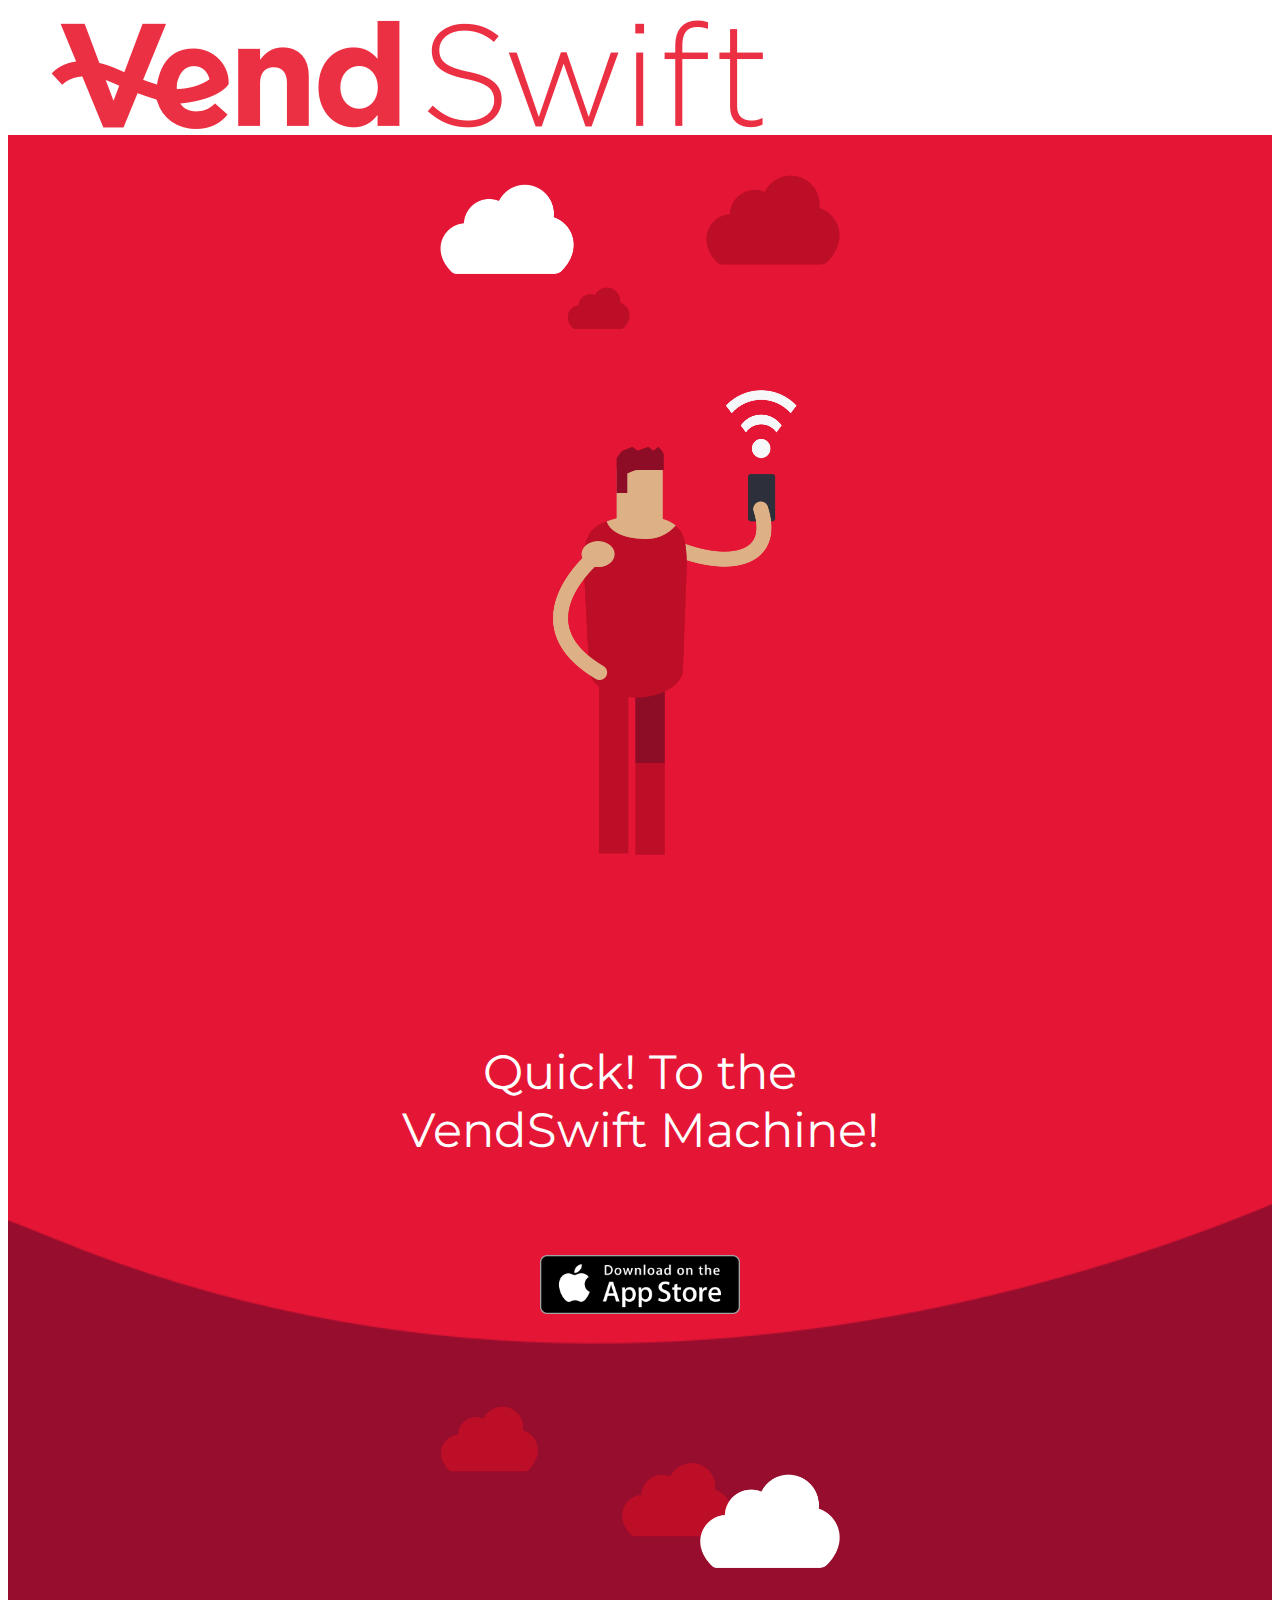
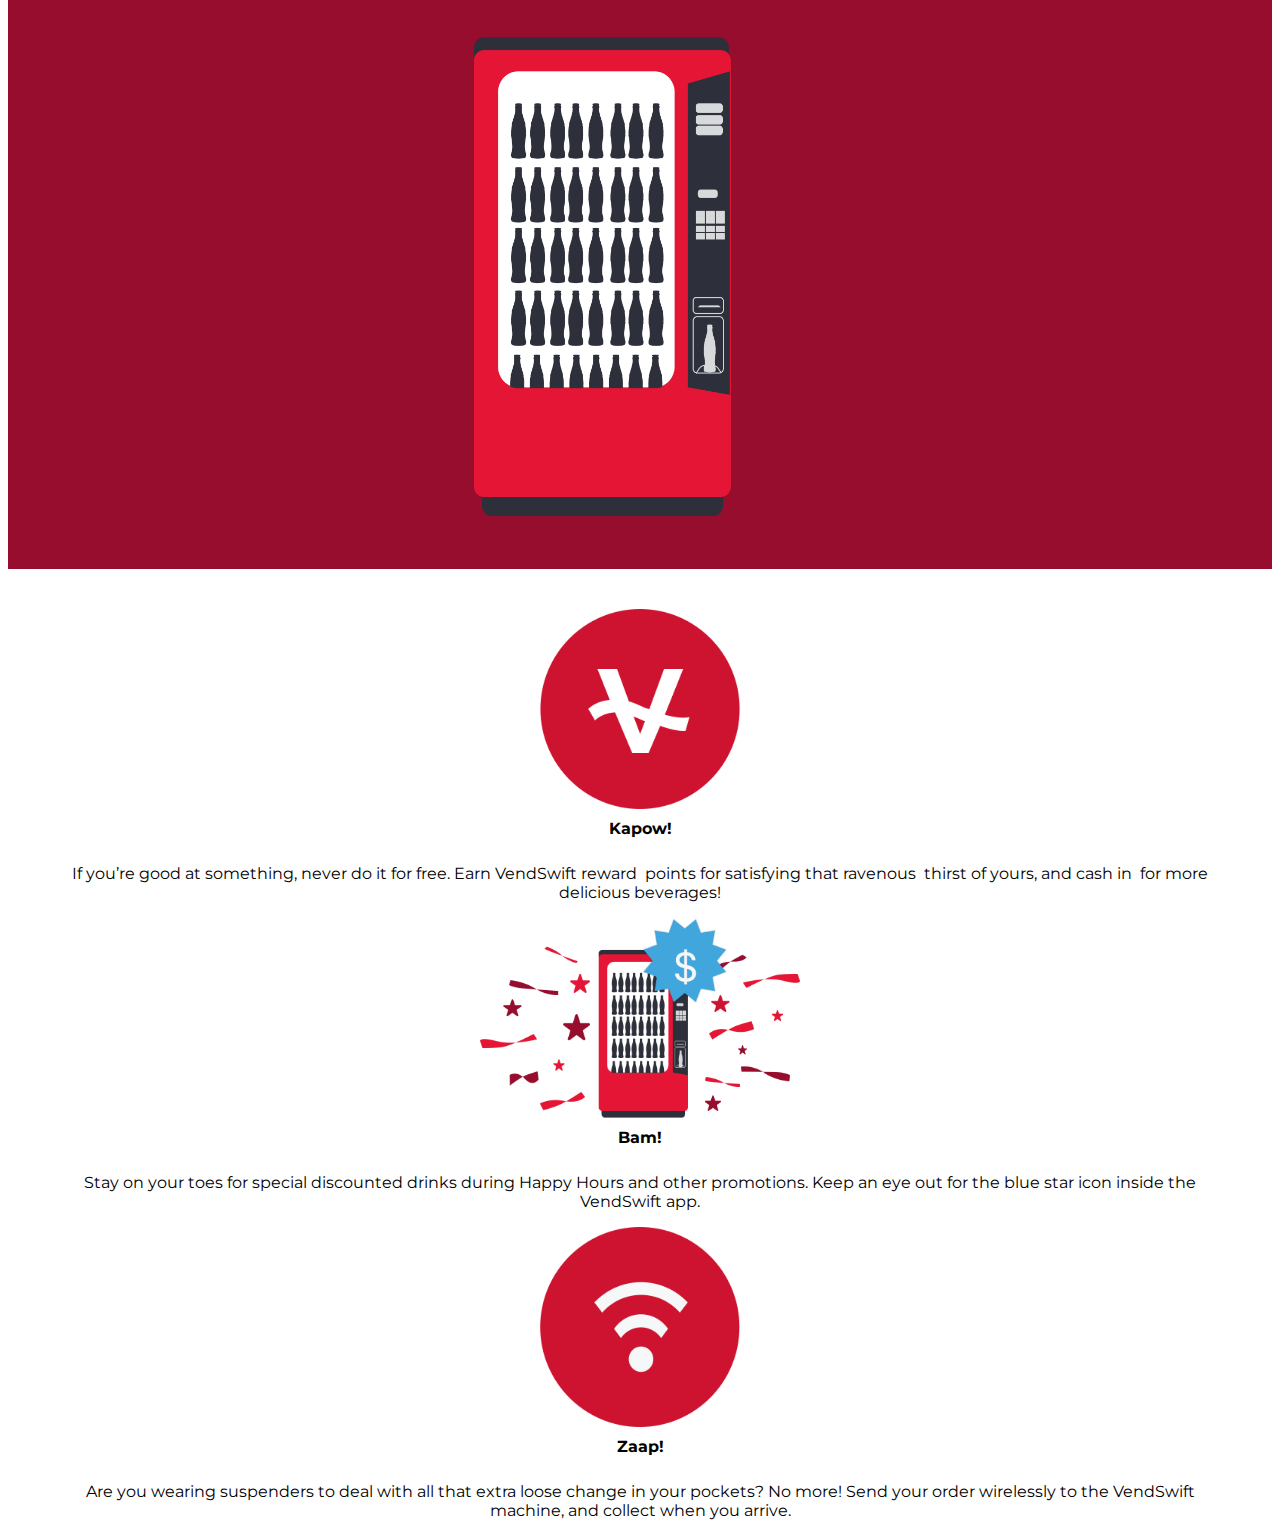
==== index.html @ f56d6e69 "init" ====
<!DOCTYPE html>
<html lang="en">
  <head>
    <meta charset="utf-8">
    <meta http-equiv="X-UA-Compatible" content="IE=edge">
    <meta name="viewport" content="width=device-width, initial-scale=1">

    <meta name="description" content="Quick! To the VendSwift Machine!">

    <title>VendSwift</title>

    <!-- Backup Font -->
    <link href='https://fonts.googleapis.com/css?family=Montserrat:400,700' rel='stylesheet' type='text/css'>

    <!-- Bootstrap core CSS -->
    <link rel="stylesheet" href="https://maxcdn.bootstrapcdn.com/bootstrap/3.3.5/css/bootstrap.min.css" integrity="sha512-dTfge/zgoMYpP7QbHy4gWMEGsbsdZeCXz7irItjcC3sPUFtf0kuFbDz/ixG7ArTxmDjLXDmezHubeNikyKGVyQ==" crossorigin="anonymous">

    <!-- Custom styles for VendSwift -->
    <link href="assets/style.css" rel="stylesheet">

    <!-- Iconography -->
    <link rel="apple-touch-icon" sizes="57x57" href="apple-touch-icon-57x57.png">
    <link rel="apple-touch-icon" sizes="60x60" href="apple-touch-icon-60x60.png">
    <link rel="apple-touch-icon" sizes="72x72" href="apple-touch-icon-72x72.png">
    <link rel="apple-touch-icon" sizes="76x76" href="apple-touch-icon-76x76.png">
    <link rel="apple-touch-icon" sizes="114x114" href="apple-touch-icon-114x114.png">
    <link rel="apple-touch-icon" sizes="120x120" href="apple-touch-icon-120x120.png">
    <link rel="icon" type="image/png" href="favicon-32x32.png" sizes="32x32">
    <link rel="icon" type="image/png" href="favicon-96x96.png" sizes="96x96">
    <link rel="icon" type="image/png" href="favicon-16x16.png" sizes="16x16">
    <link rel="manifest" href="manifest.json">
    <link rel="mask-icon" href="safari-pinned-tab.svg" color="#5bbad5">
    <meta name="msapplication-TileColor" content="#da532c">
    <meta name="theme-color" content="#ffffff">

  </head>

  <body>

    <nav class="navbar">
      <div class="container-fluid">
        <div class="row">
          <div class="constrain-width">
            <div class="navbar-header">
              <a class="navbar-brand" href="#">
                <img src="images/vendswift.png" alt="VendSwift" />
              </a>
            </div>
          </div>
        </div>
      </div>
    </nav>

    <div class="container-fluid">


      <!-- Hero -->
      <div class="hero row">
        <div class="constrain-width">
          <div class="col col-sm-3 hidden-xs">
            <img src="images/hero_left.png" />
          </div>
          <div class="col col-sm-6 col-xs-12">
            <p>Quick! To the <br /> VendSwift Machine!</p>
            <a href="#">
              <img src="images/download_app_store.png" class="download-app-store" alt="Download on the App Store" />
            </a>
          </div>
          <div class="col col-sm-3 col-xs-12">
            <img src="images/hero_right.png" />
          </div>
        </div>
      </div>



      <!-- Widgets: Kapow! Bam! Zaap! -->
      <div class="constrain-width">
        <div class="widgets row">
          <div class="col-xs-12 col-sm-4">
            <div class="img-wrap">
              <img src="images/column_1.png" />
            </div>
            <div>
              <strong>Kapow!</strong>
              <p>
                If you’re good at something, never do it for free. Earn VendSwift reward  points for satisfying that ravenous  thirst of yours, and cash in  for more delicious beverages!
              </p>
            </div>
          </div>
          <div class="col-xs-12 col-sm-4">
            <div class="img-wrap">
              <img src="images/column_2.png" />
            </div>
            <div>
              <strong>Bam!</strong>
              <p>
                Stay on your toes for special discounted drinks during Happy Hours and other promotions. Keep an eye out for the blue star icon inside the VendSwift app.
              </p>
            </div>
          </div>
          <div class="col-xs-12 col-sm-4">
            <div class="img-wrap">
              <img src="images/column_3.png" />
            </div>
            <div>
              <strong>Zaap!</strong>
              <p>
                Are you wearing suspenders to deal with all that extra loose change in your pockets? No more! Send your order wirelessly to the VendSwift machine, and collect when you arrive.
              </p>
            </div>
          </div>
        </div>
      </div>

    </div><!-- /.container -->
    
    <!-- jQuery -->
    <script src="https://ajax.googleapis.com/ajax/libs/jquery/1.11.3/jquery.min.js"></script>

    <!-- Bootstrap core JS -->
    <script src="https://maxcdn.bootstrapcdn.com/bootstrap/3.3.5/js/bootstrap.min.js" integrity="sha512-K1qjQ+NcF2TYO/eI3M6v8EiNYZfA95pQumfvcVrTHtwQVDG+aHRqLi/ETn2uB+1JqwYqVG3LIvdm9lj6imS/pQ==" crossorigin="anonymous"></script>

  </body>
</html>
---- assets/style.css ----
/* ----- Global ----- */

* {
  font-family: 'Gotham', 'Montserrat', sans-serif;
}

img {
  max-width: 100%;
}

.constrain-width {
  max-width: 1200px;
  margin: 0 auto;
}

.clear {
  clear: both;
}

/* ----- Nav ----- */

.navbar {
  margin-top: 20px;
  margin-bottom: 0px;
}

.navbar-brand { height: 55px;  margin: 5px 10px !important;  }
.navbar-brand img { height: 100%;}


/* ----- Hero ----- */

.hero {
  text-align: center;
  background-image: url('../images/hero_bg.png');
  background-position: center center;
  background-size: cover;
  background-repeat: no-repeat;
  min-height: 400px;
  color: #fff;
  font-size: 3em;
  margin-bottom: 40px;
}

@media screen and (min-width: 768px){
  .hero .col {
    padding-top: 40px;
    padding-bottom: 40px;
  }
}

@media screen and (max-width: 768px){
  .hero .col {
    padding-bottom: 20px;
  }
}

.hero .col-sm-3 img {
  width: 100%;
  max-width: 400px;
  margin: 0 auto;
}

.hero p {
  padding: 1em;
}

.download-app-store{
  max-width: 200px;
}

/* ----- Widgets ----- */
.widgets {  text-align: center; }
.widgets .img-wrap { height: 200px; }
.widgets img { max-height: 200px; }
.widgets strong { padding: 10px; display: inline-block; }
@media screen and (min-width: 769px){
  .widgets p { padding: 0 20px; }
}
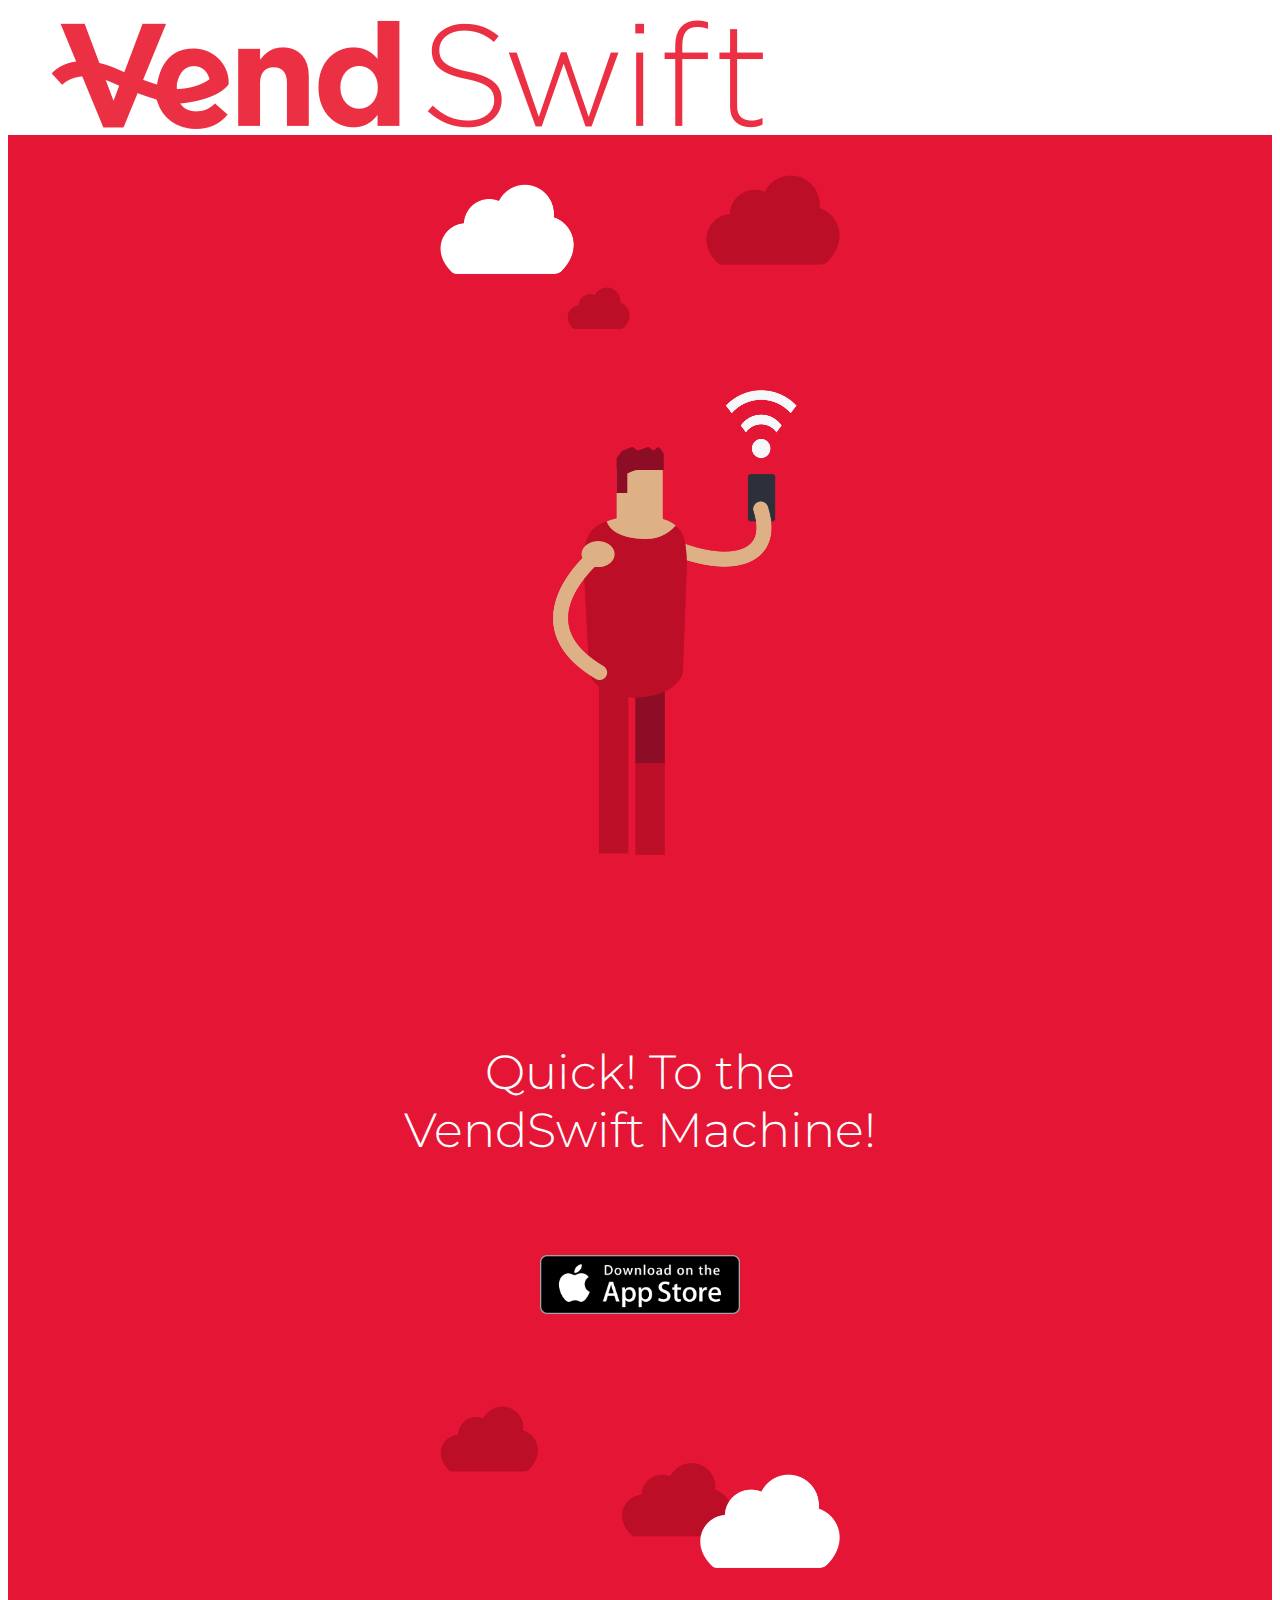
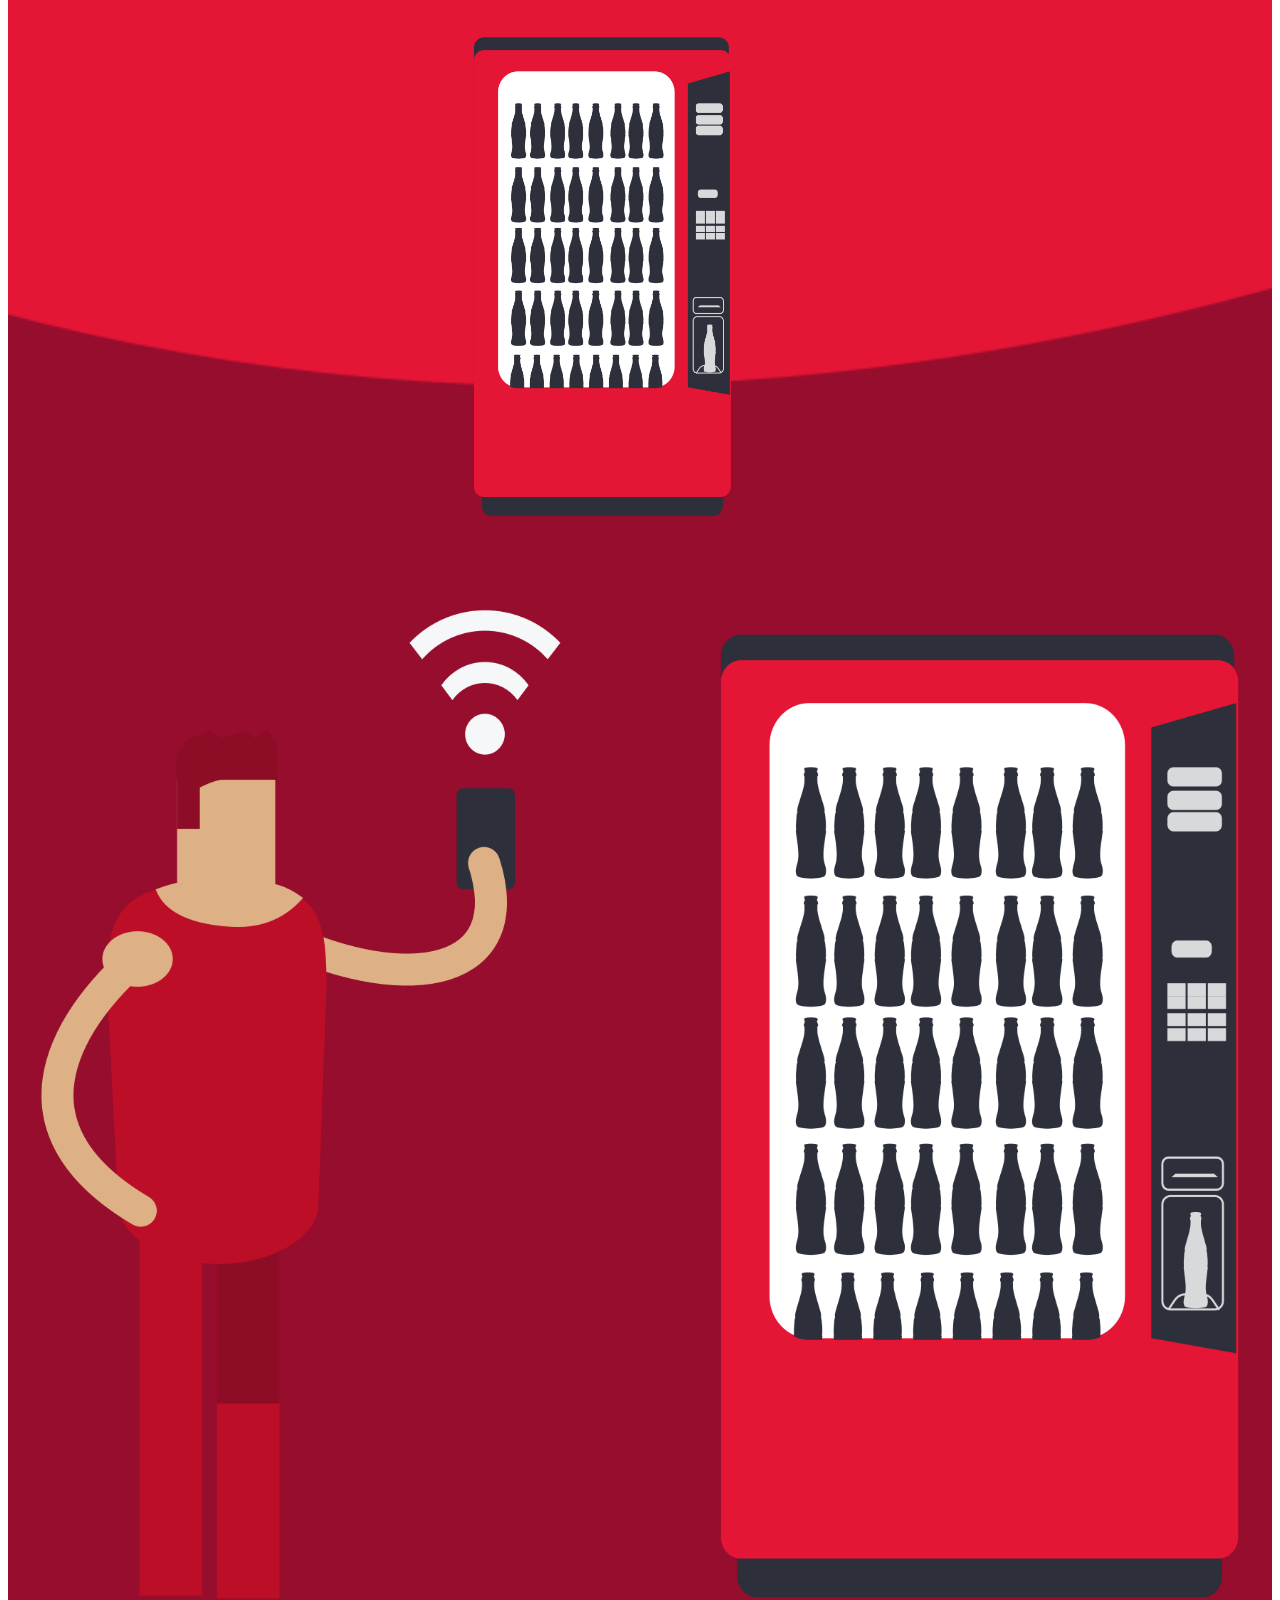
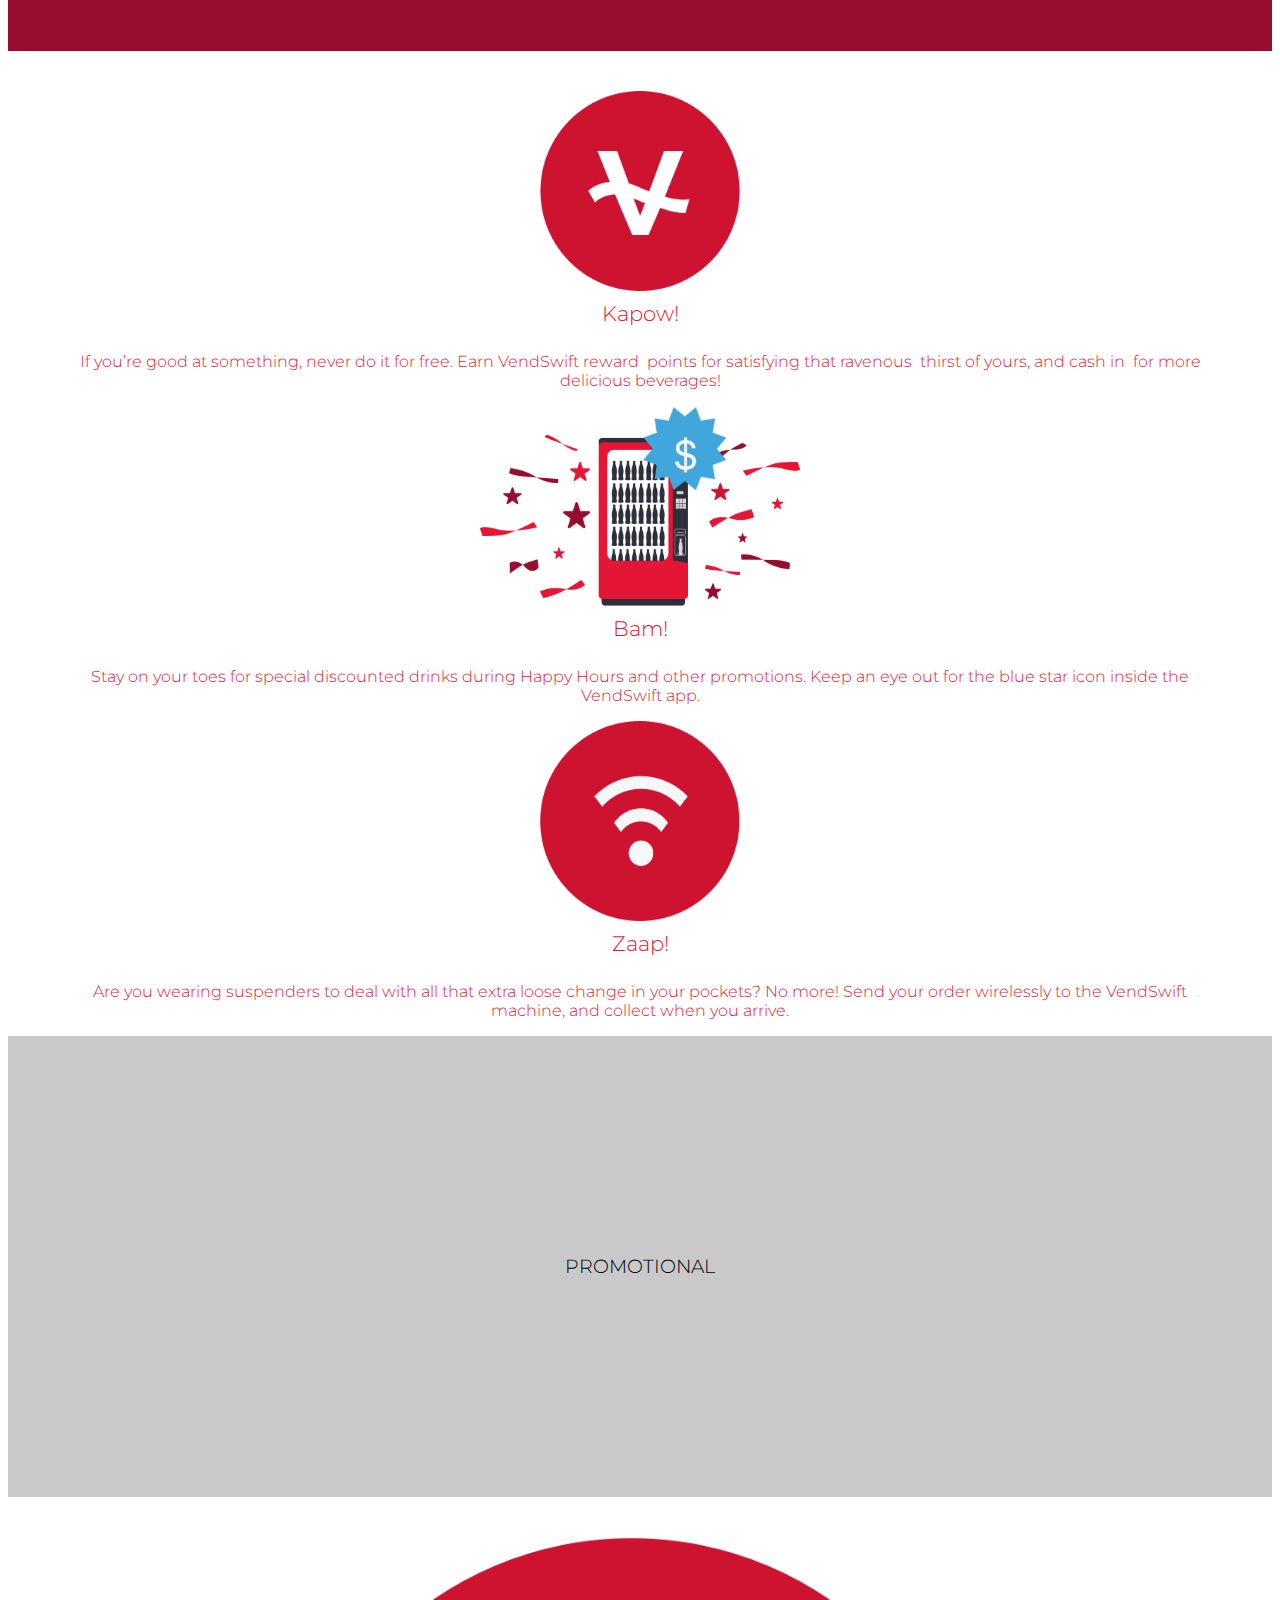
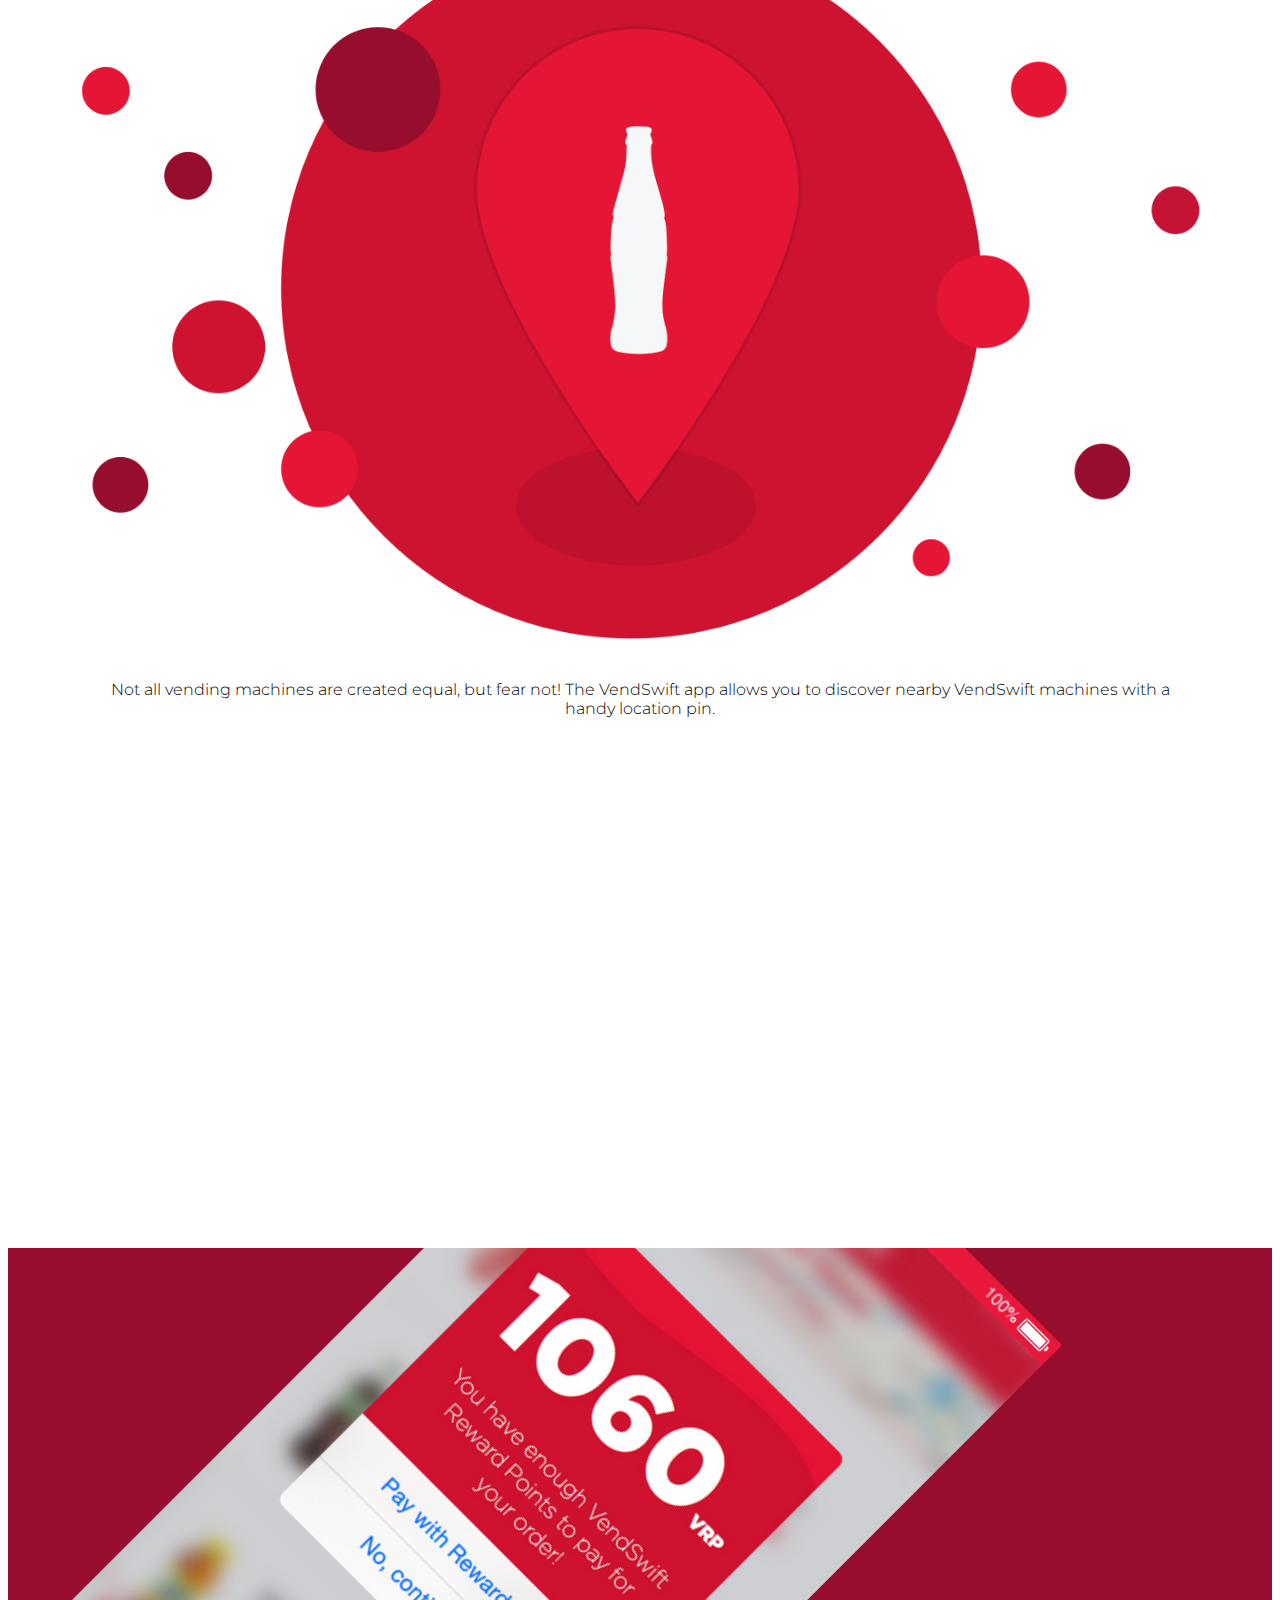
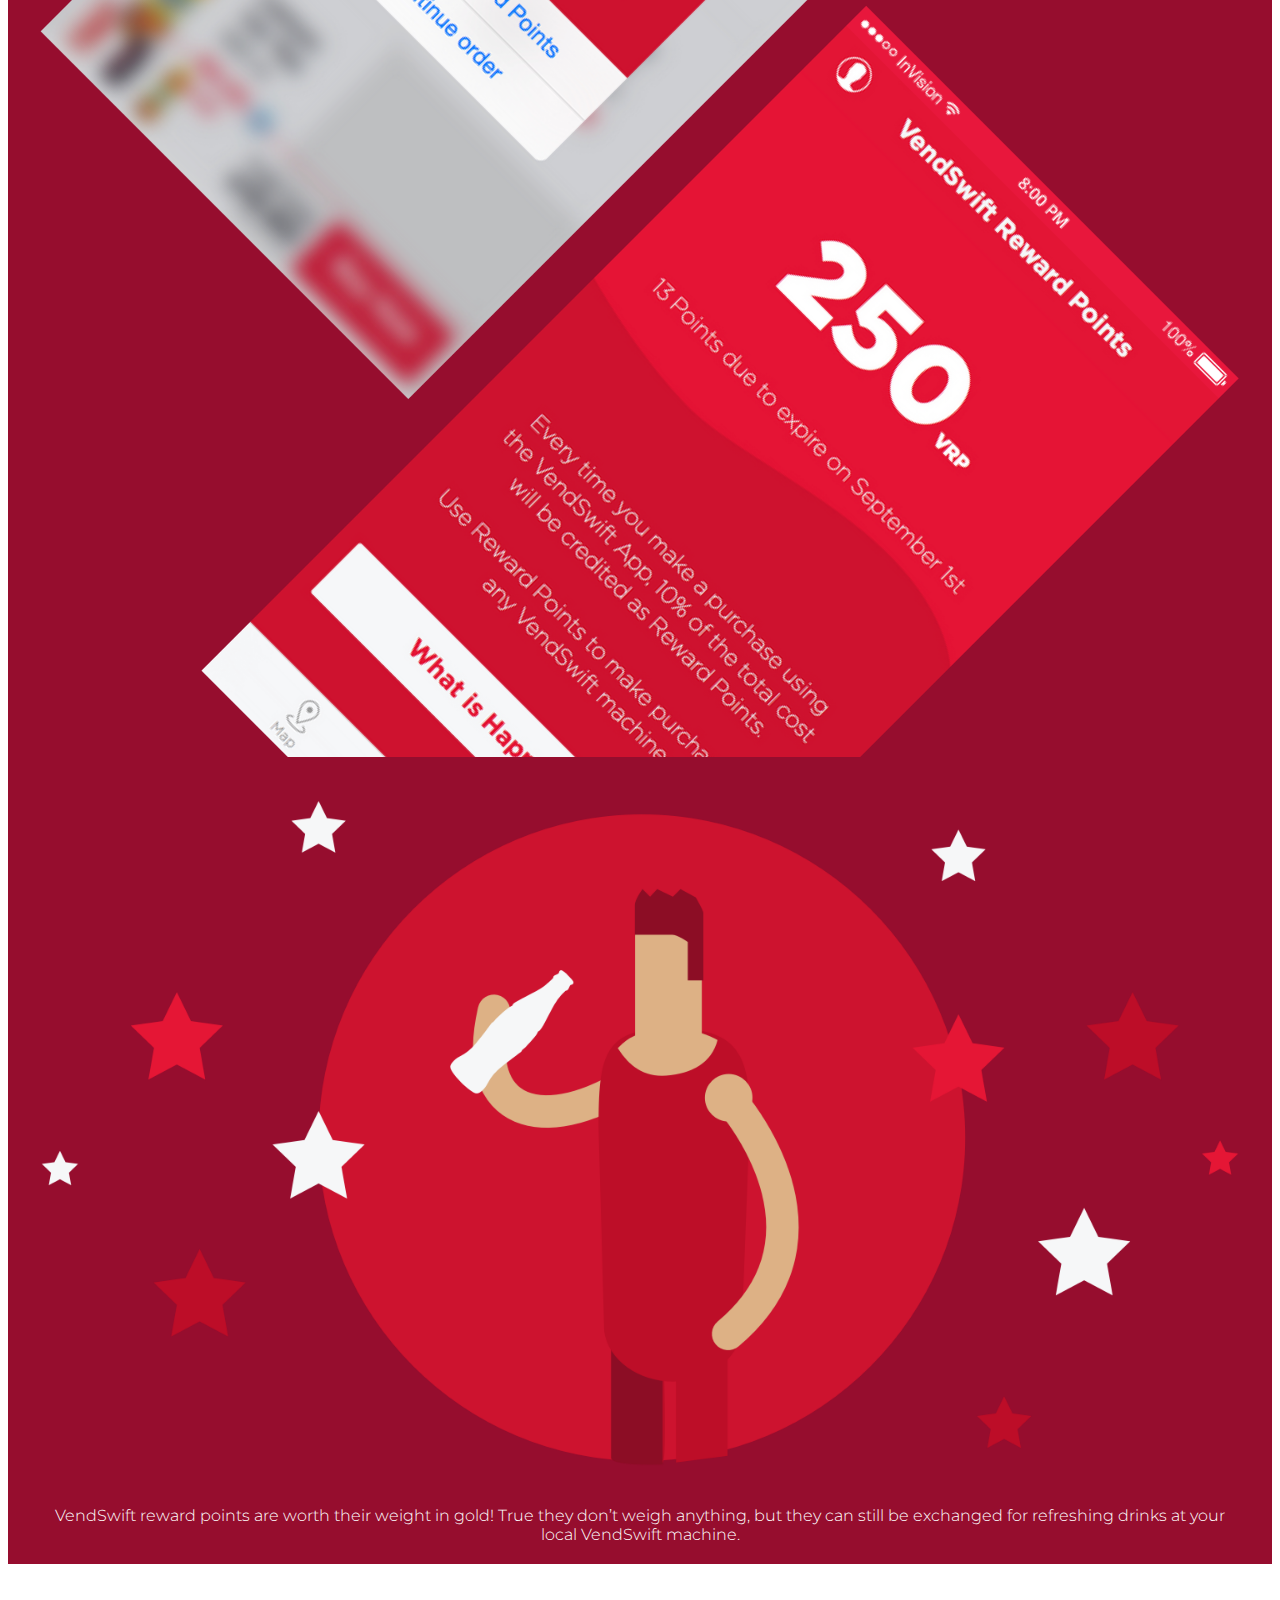
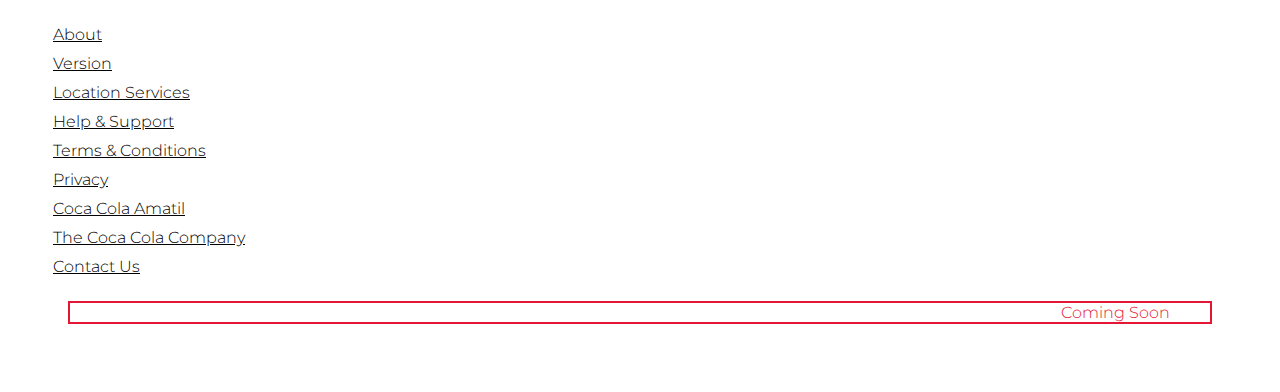
==== commit 53edecf1: "more sections added" ====
--- a/index.html
+++ b/index.html
@@ -61,28 +61,29 @@
             <img src="images/hero_left.png" />
           </div>
           <div class="col col-sm-6 col-xs-12">
-            <p>Quick! To the <br /> VendSwift Machine!</p>
+            <p class="cta">Quick! To the <br /> VendSwift Machine!</p>
             <a href="#">
               <img src="images/download_app_store.png" class="download-app-store" alt="Download on the App Store" />
             </a>
           </div>
-          <div class="col col-sm-3 col-xs-12">
+          <div class="col col-sm-3 hidden-xs">
             <img src="images/hero_right.png" />
           </div>
-        </div>
-      </div>
-
-
+          <div class="col col-xs-12 visible-xs">
+              <img src="images/hero_mobile.png" />
+          </div>
+        </div>
+      </div>
 
       <!-- Widgets: Kapow! Bam! Zaap! -->
-      <div class="constrain-width">
-        <div class="widgets row">
+      <div class="widgets row">
+        <div class="constrain-width">
           <div class="col-xs-12 col-sm-4">
-            <div class="img-wrap">
+            <div class="img-wrap img-shrink-wrap">
               <img src="images/column_1.png" />
             </div>
-            <div>
-              <strong>Kapow!</strong>
+            <div class="col-xs-12">
+              <div class="title">Kapow!</div>
               <p>
                 If you’re good at something, never do it for free. Earn VendSwift reward   points for satisfying that ravenous  @@ -96,18 +97,18 @@
               <img src="images/column_2.png" />
             </div>
             <div>
-              <strong>Bam!</strong>
+              <div class="title">Bam!</div>
               <p>
                 Stay on your toes for special discounted drinks during Happy Hours and other promotions. Keep an eye out for the blue star icon inside the VendSwift app.
               </p>
             </div>
           </div>
           <div class="col-xs-12 col-sm-4">
-            <div class="img-wrap">
+            <div class="img-wrap img-shrink-wrap">
               <img src="images/column_3.png" />
             </div>
-            <div>
-              <strong>Zaap!</strong>
+            <div class="col-xs-12">
+              <div class="title">Zaap!</div>
               <p>
                 Are you wearing suspenders to deal with all that extra loose change in your pockets? No more! Send your order wirelessly to the VendSwift machine, and collect when you arrive.
               </p>
@@ -116,7 +117,84 @@
         </div>
       </div>
 
-    </div><!-- /.container -->
+      <!-- Promotional -->
+      <div class="row promotional text-center">
+        <h3>PROMOTIONAL</h3>
+      </div>
+    
+      <!-- Locations -->
+      <div class="locations row">
+        <div class="constrain-width">
+          
+          <div class="col-xs-12 col-sm-6 locations_left">
+            <div class="col-sm-offset-2 col-sm-8 col-xs-12">
+              <img src="images/location_left.png" />
+            </div>
+
+            <div class="col-xs-12">
+              <p class="pad">
+                Not all vending machines are created equal, but fear not! The VendSwift app allows you to discover nearby VendSwift machines with a handy location pin.
+              </p>
+            </div>
+
+          </div>
+
+          <div class="col-xs-12 col-sm-6">
+            <iframe src="https://www.google.com/maps/embed?pb=!1m18!1m12!1m3!1d5995.800454895116!2d174.7761586245192!3d-41.28927585309154!2m3!1f0!2f0!3f0!3m2!1i1024!2i768!4f13.1!3m3!1m2!1s0x6d38afd9ea0b7c6d%3A0x0500ef6143a330a0!2sTe+Aro%2C+Wellington!5e0!3m2!1sen!2snz!4v1446358764103" width="600" height="450" frameborder="0" style="border:0" allowfullscreen></iframe>
+          </div>
+        </div>
+      </div>
+
+      <!-- Rewards -->
+      <div class="rewards row">
+        <div class="constrain-width">
+          <div class="col-xs-12 col-sm-6 rewards_left">
+            <img src="images/rewards_left.png" />
+          </div>
+
+          <div class="col-xs-12 col-sm-6 rewards_right">
+            <div class="col-xs-offset-2 col-xs-8">
+              <img src="images/rewards_right.png" />
+            </div>
+
+            <div class="col-xs-12">
+              <p class="pad">
+                VendSwift reward points are worth their weight in gold! True they don’t weigh anything, but they can still be exchanged for refreshing drinks at your local VendSwift machine.
+              </p>
+            </div>
+          </div>
+        </div>
+      </div>
+
+    </div>
+
+    <div class="footer">
+      <footer class="contrain-width">
+        <div class="row">
+          <div class="col-xs-12 col-sm-3">
+            <a href="#">About</a>
+            <a href="#">Version</a>
+            <a href="#">Location Services</a>
+          </div>
+          <div class="col-xs-12 col-sm-3">
+            <a href="#">Help & Support</a>
+            <a href="#">Terms & Conditions</a>
+            <a href="#">Privacy</a>
+          </div>
+          <div class="col-xs-12 col-sm-3">
+            <a href="#">Coca Cola Amatil</a>
+            <a href="#">The Coca Cola Company</a>
+            <a href="#">Contact Us</a>
+          </div>
+          <div class="col-xs-12 col-sm-3 footer_right">
+            <div class="btn btn-primary btn-lg">
+              Coming Soon
+            </div>
+          </div>
+        </div>
+      </footer>
+    </div>
+
     
     <!-- jQuery -->
     <script src="https://ajax.googleapis.com/ajax/libs/jquery/1.11.3/jquery.min.js"></script>
--- a/assets/style.css
+++ b/assets/style.css
@@ -2,10 +2,21 @@
 
 * {
   font-family: 'Gotham', 'Montserrat', sans-serif;
+  font-weight: 300;
 }
 
 img {
   max-width: 100%;
+}
+
+p.pad {
+  padding: 5px 10px;
+}
+
+@media screen and (min-width: 769px){
+  p.pad {
+    padding: 20px 10px;
+  }
 }
 
 .constrain-width {
@@ -17,6 +28,24 @@
   clear: both;
 }
 
+a, a:hover {
+  color: #000;
+}
+
+.btn-primary {
+  border: 2px #E51635 solid;
+  background-color: #fff;
+  color: #E51635;
+}
+
+
+.btn-primary:hover, 
+.btn-primary:focus {
+  background-color: #E51635;
+  color: #fff;
+  border-color: #E51635;
+}
+
 /* ----- Nav ----- */
 
 .navbar {
@@ -33,26 +62,14 @@
 .hero {
   text-align: center;
   background-image: url('../images/hero_bg.png');
+  background-color: #E51635;
   background-position: center center;
   background-size: cover;
   background-repeat: no-repeat;
   min-height: 400px;
   color: #fff;
-  font-size: 3em;
-  margin-bottom: 40px;
-}
-
-@media screen and (min-width: 768px){
-  .hero .col {
-    padding-top: 40px;
-    padding-bottom: 40px;
-  }
-}
-
-@media screen and (max-width: 768px){
-  .hero .col {
-    padding-bottom: 20px;
-  }
+  font-size: 2em;
+  margin-bottom: 20px;
 }
 
 .hero .col-sm-3 img {
@@ -61,19 +78,124 @@
   margin: 0 auto;
 }
 
-.hero p {
-  padding: 1em;
-}
-
-.download-app-store{
-  max-width: 200px;
-}
+.hero p {  padding: 0.5em; }
+
+.download-app-store {  max-width: 200px; padding-bottom: 1em; }
+
+@media screen and (min-width: 768px){
+  .hero {
+    font-size: 3em;
+    margin-bottom: 40px;
+  }
+
+  .hero .col {
+    padding-top: 40px;
+    padding-bottom: 40px;
+  }
+
+  .hero p {  padding: 1em; }
+  .download-app-store {  max-width: 200px; padding: 0; }
+
+}
+
+@media screen and (max-width: 768px){
+  .hero .cta {
+    padding-top: 30px;
+  }
+  .hero .col {
+    padding-bottom: 20px;
+  }
+}
+
+
 
 /* ----- Widgets ----- */
-.widgets {  text-align: center; }
-.widgets .img-wrap { height: 200px; }
+.widgets {  text-align: center; color: #E51635; }
 .widgets img { max-height: 200px; }
-.widgets strong { padding: 10px; display: inline-block; }
+.widgets .title { 
+  padding: 10px; display: inline-block; 
+  font-size: 1.3em;
+}
+@media screen and (max-width: 768px){ 
+  .widgets .img-shrink-wrap { width: 50%; margin: 0 auto;}
+}
+
+@media screen and (max-width: 996px){ 
+  .widgets .img-shrink-wrap { width: 70%; margin: 0 auto;}
+}
+
 @media screen and (min-width: 769px){
   .widgets p { padding: 0 20px; }
+  .widgets .img-wrap { height: 200px; }
+}
+
+
+/* ----- Promotional ----- */
+.promotional {
+  padding: 200px 20px;
+  background-color: #C9C9C9;
+  text-align: center;
+}
+
+
+/* ----- Locations ----- */
+.locations {
+  text-align: center; 
+}
+.locations_left {
+  padding: 40px;
+}
+
+
+/* ----- Rewards ----- */
+
+.rewards {
+  text-align: center;
+  background-color: #960D2E;
+  color: #fff;
+}
+.rewards_left {
+  background-color: #960D2E;
+}
+.rewards_right {
+  padding-top: 40px;
+}
+
+
+@media screen and (max-width: 769px){
+  .rewards {
+    background-color: #fff;
+    color: #000;
+  }
+}
+
+
+/* ---- Footer ---- */
+.footer {
+  padding: 40px;
+}
+.footer a {
+  display: block;
+  padding: 5px;
+}
+.footer .btn-primary {
+  margin: 20px;
+  padding-left: 40px;
+  padding-right: 40px;
+}
+
+.footer_right {
+  text-align: right;
+}
+
+@media screen and (max-width: 769px){
+  
+  .footer .col-xs-12 {
+    padding: 20px;
+  }
+
+  .footer .btn-primary {
+    width: 100%;
+    margin: 0px;
+  }
 }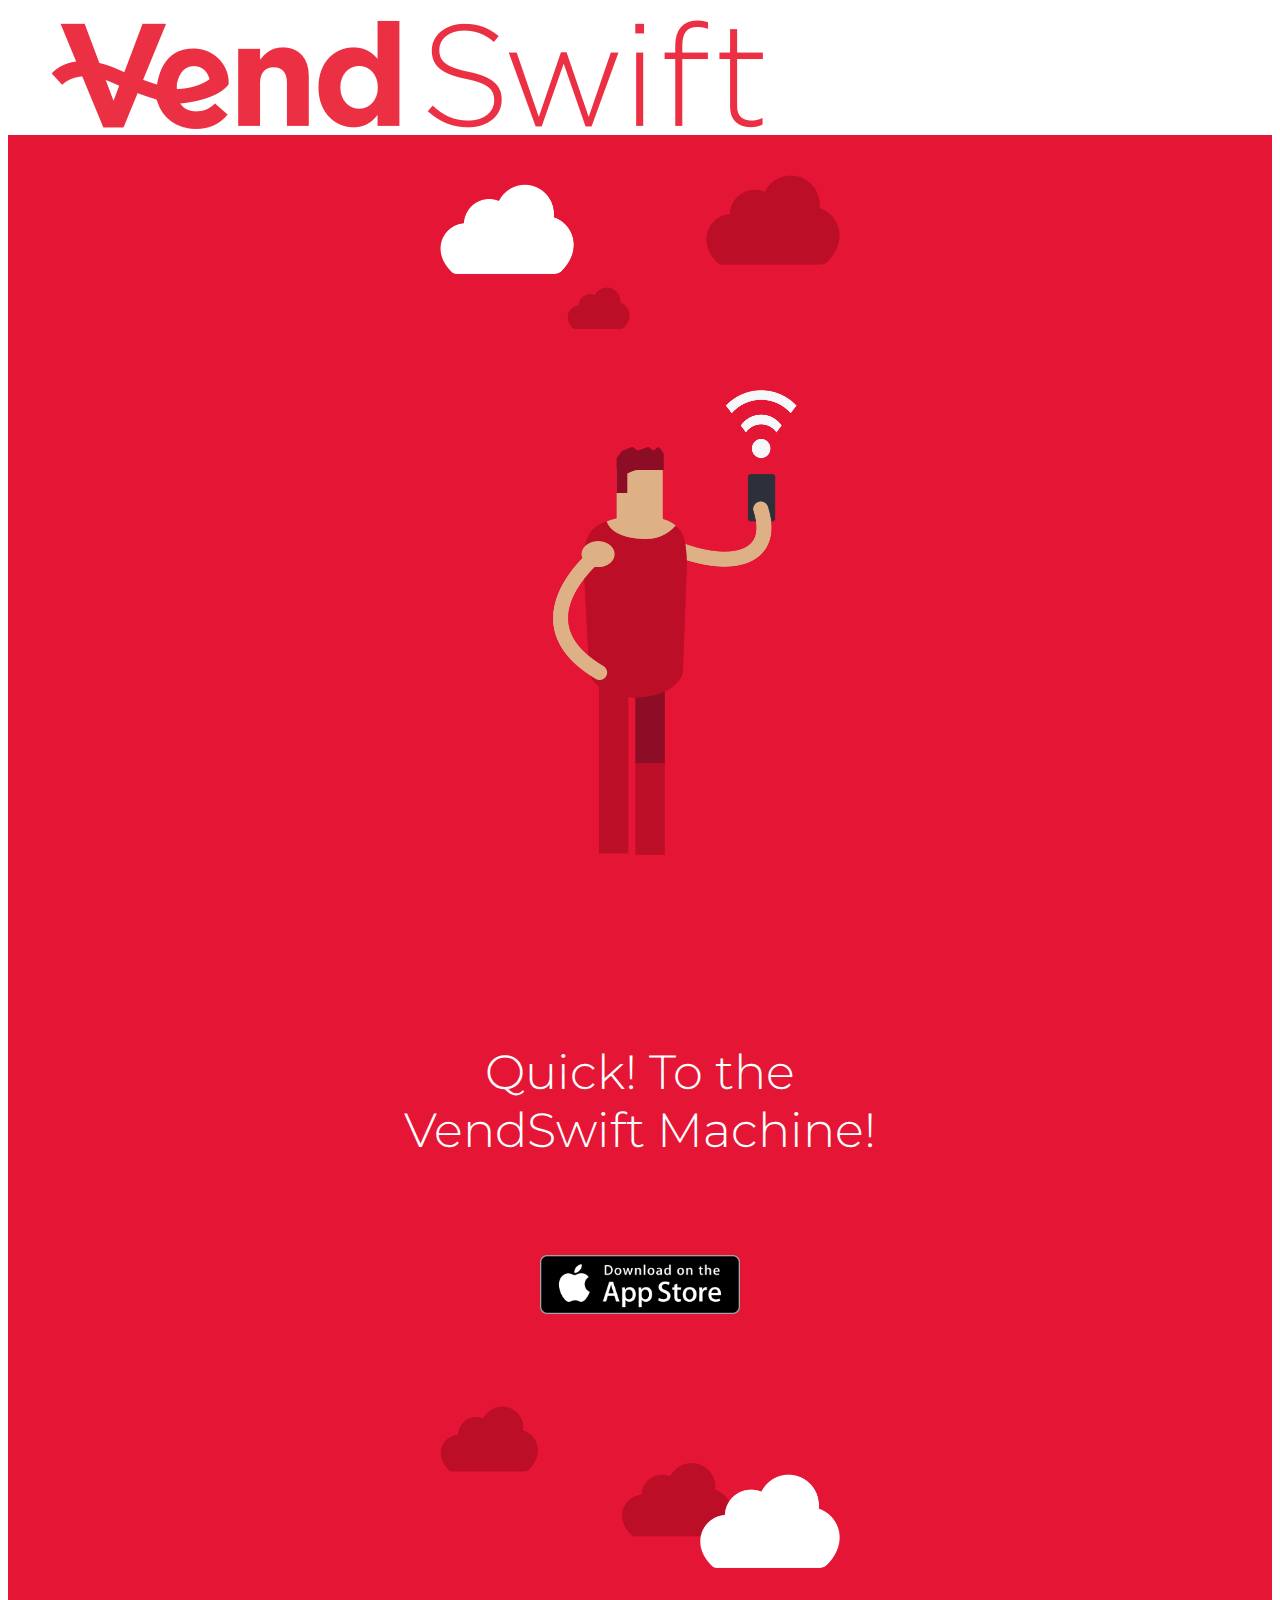
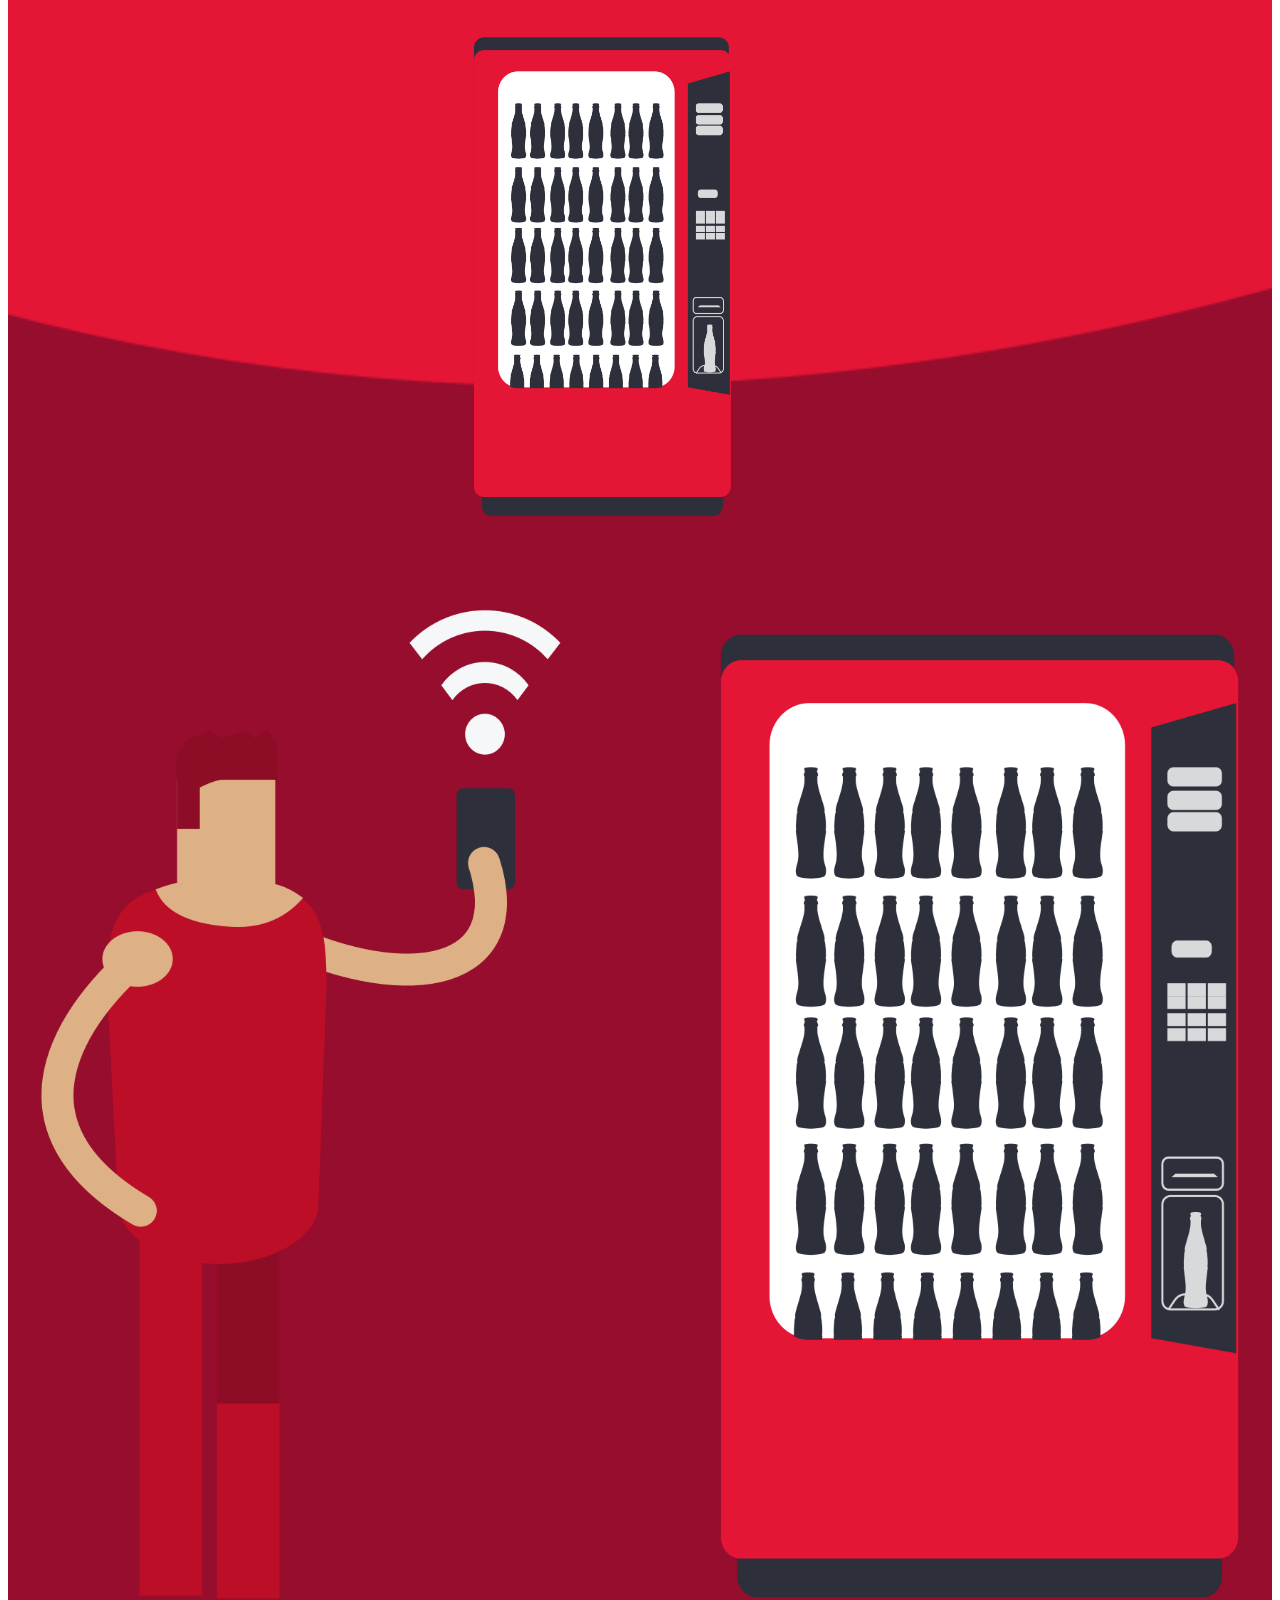
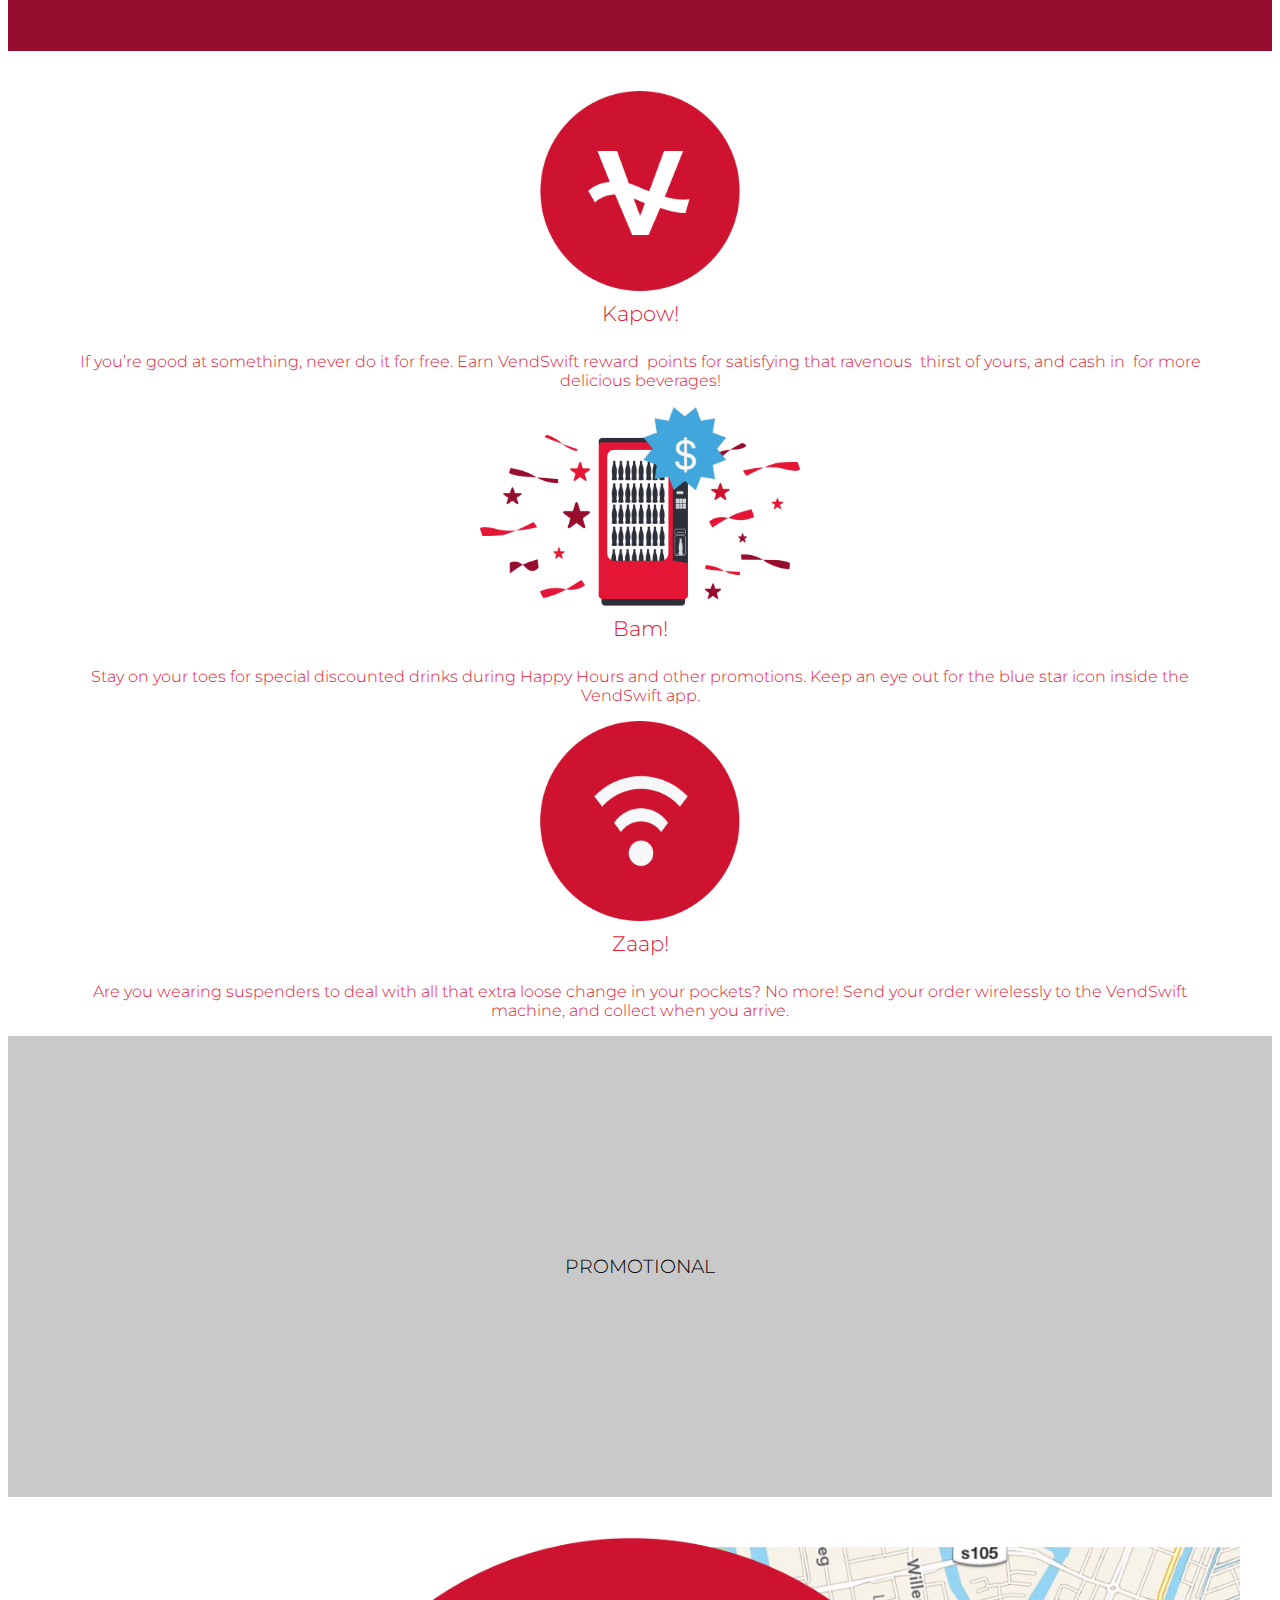
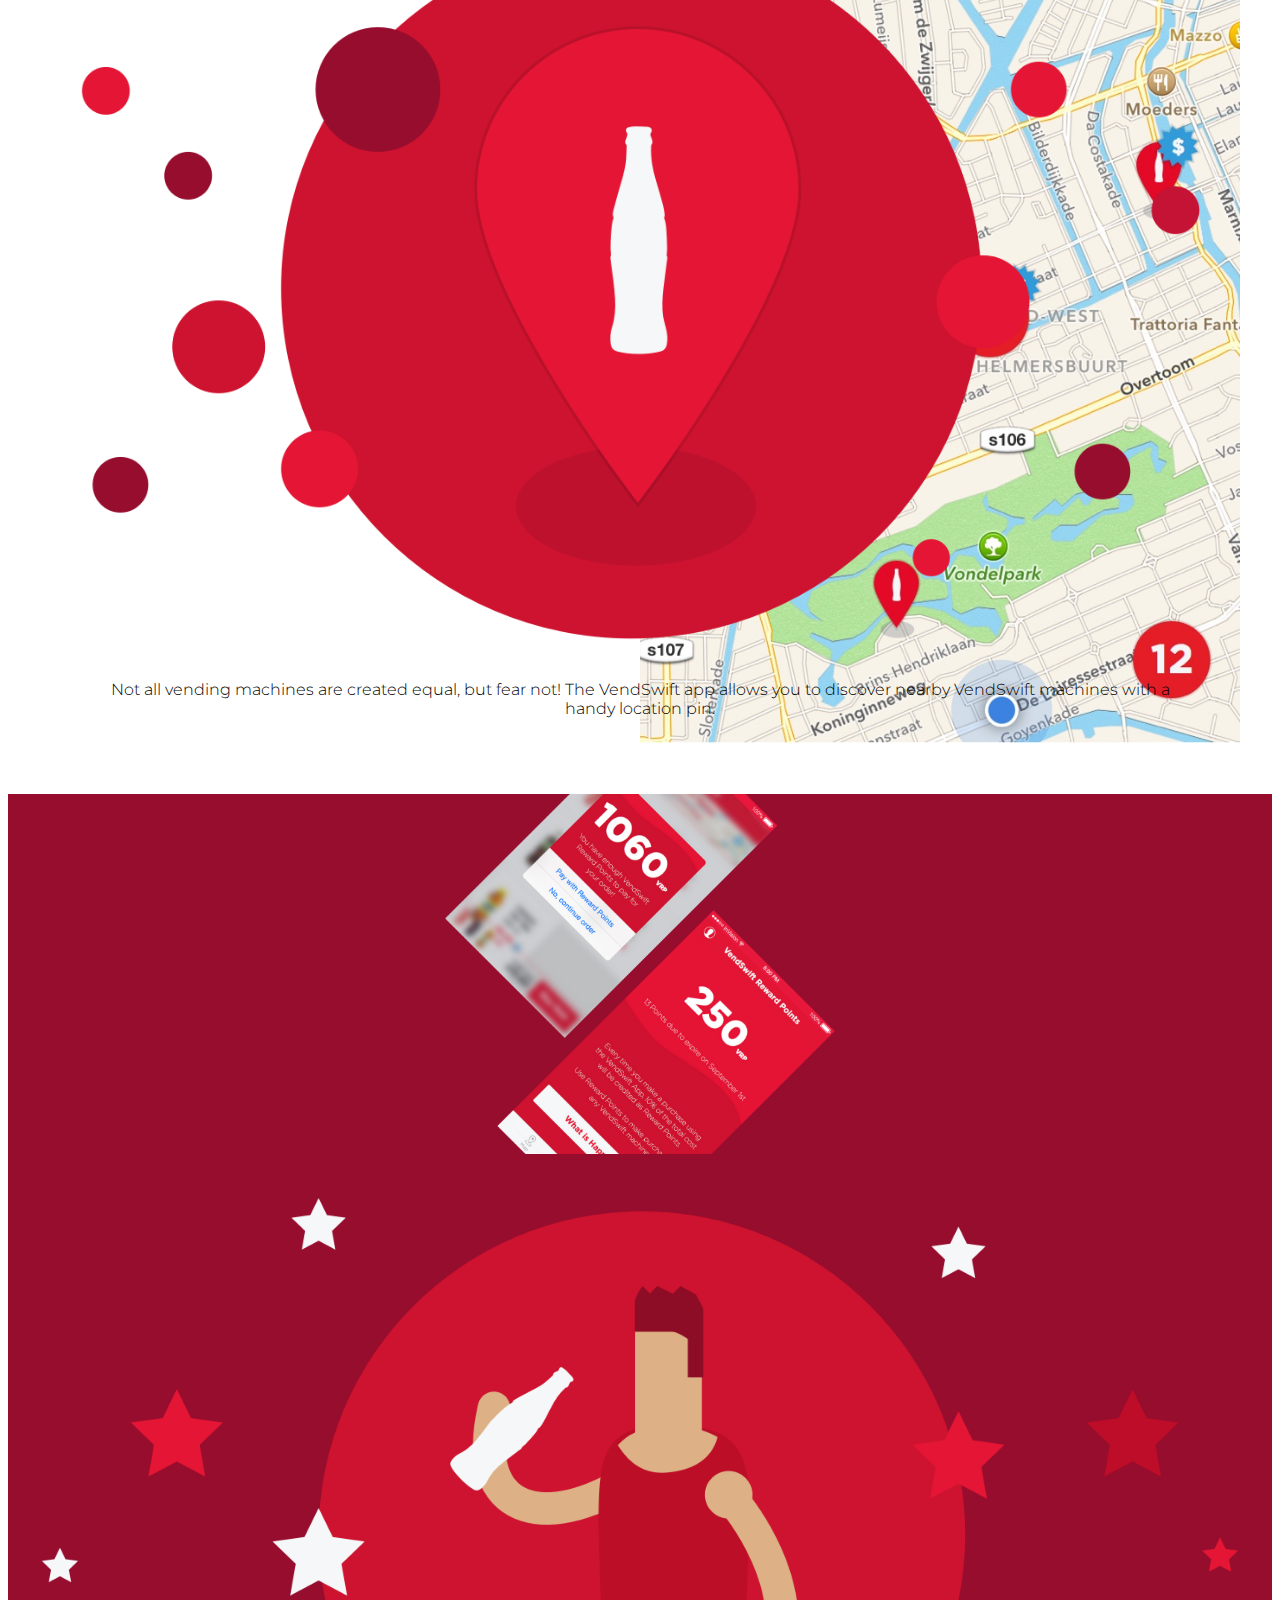
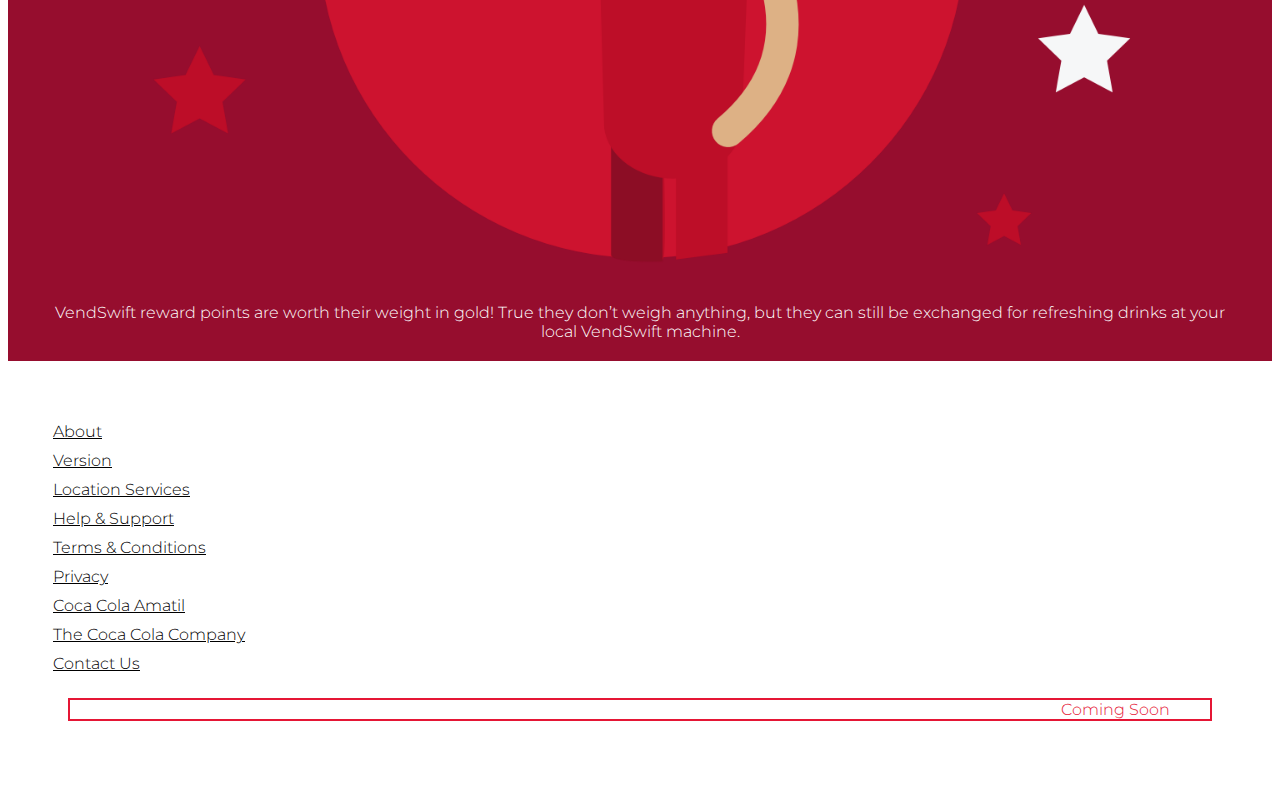
==== commit cb3f9070: "picture of a map not an actual map..." ====
--- a/index.html
+++ b/index.html
@@ -124,7 +124,7 @@
     
       <!-- Locations -->
       <div class="locations row">
-        <div class="constrain-width">
+        <div class="constrain-width map row">
           
           <div class="col-xs-12 col-sm-6 locations_left">
             <div class="col-sm-offset-2 col-sm-8 col-xs-12">
@@ -139,9 +139,6 @@
 
           </div>
 
-          <div class="col-xs-12 col-sm-6">
-            <iframe src="https://www.google.com/maps/embed?pb=!1m18!1m12!1m3!1d5995.800454895116!2d174.7761586245192!3d-41.28927585309154!2m3!1f0!2f0!3f0!3m2!1i1024!2i768!4f13.1!3m3!1m2!1s0x6d38afd9ea0b7c6d%3A0x0500ef6143a330a0!2sTe+Aro%2C+Wellington!5e0!3m2!1sen!2snz!4v1446358764103" width="600" height="450" frameborder="0" style="border:0" allowfullscreen></iframe>
-          </div>
         </div>
       </div>
 
@@ -195,13 +192,6 @@
       </footer>
     </div>
 
-    
-    <!-- jQuery -->
-    <script src="https://ajax.googleapis.com/ajax/libs/jquery/1.11.3/jquery.min.js"></script>
-
-    <!-- Bootstrap core JS -->
-    <script src="https://maxcdn.bootstrapcdn.com/bootstrap/3.3.5/js/bootstrap.min.js" integrity="sha512-K1qjQ+NcF2TYO/eI3M6v8EiNYZfA95pQumfvcVrTHtwQVDG+aHRqLi/ETn2uB+1JqwYqVG3LIvdm9lj6imS/pQ==" crossorigin="anonymous"></script>
-
   </body>
 </html>
 
--- a/assets/style.css
+++ b/assets/style.css
@@ -13,9 +13,18 @@
   padding: 5px 10px;
 }
 
+
 @media screen and (min-width: 769px){
   p.pad {
     padding: 20px 10px;
+  }
+
+  .map {
+    background-image: url('../images/map.jpg');
+    background-position: center right;
+    background-size: 50% auto;
+    background-repeat: no-repeat;
+    height: 100%;
   }
 }
 
@@ -161,6 +170,10 @@
   padding-top: 40px;
 }
 
+.rewards_left img {
+  max-height: 360px;
+}
+
 
 @media screen and (max-width: 769px){
   .rewards {
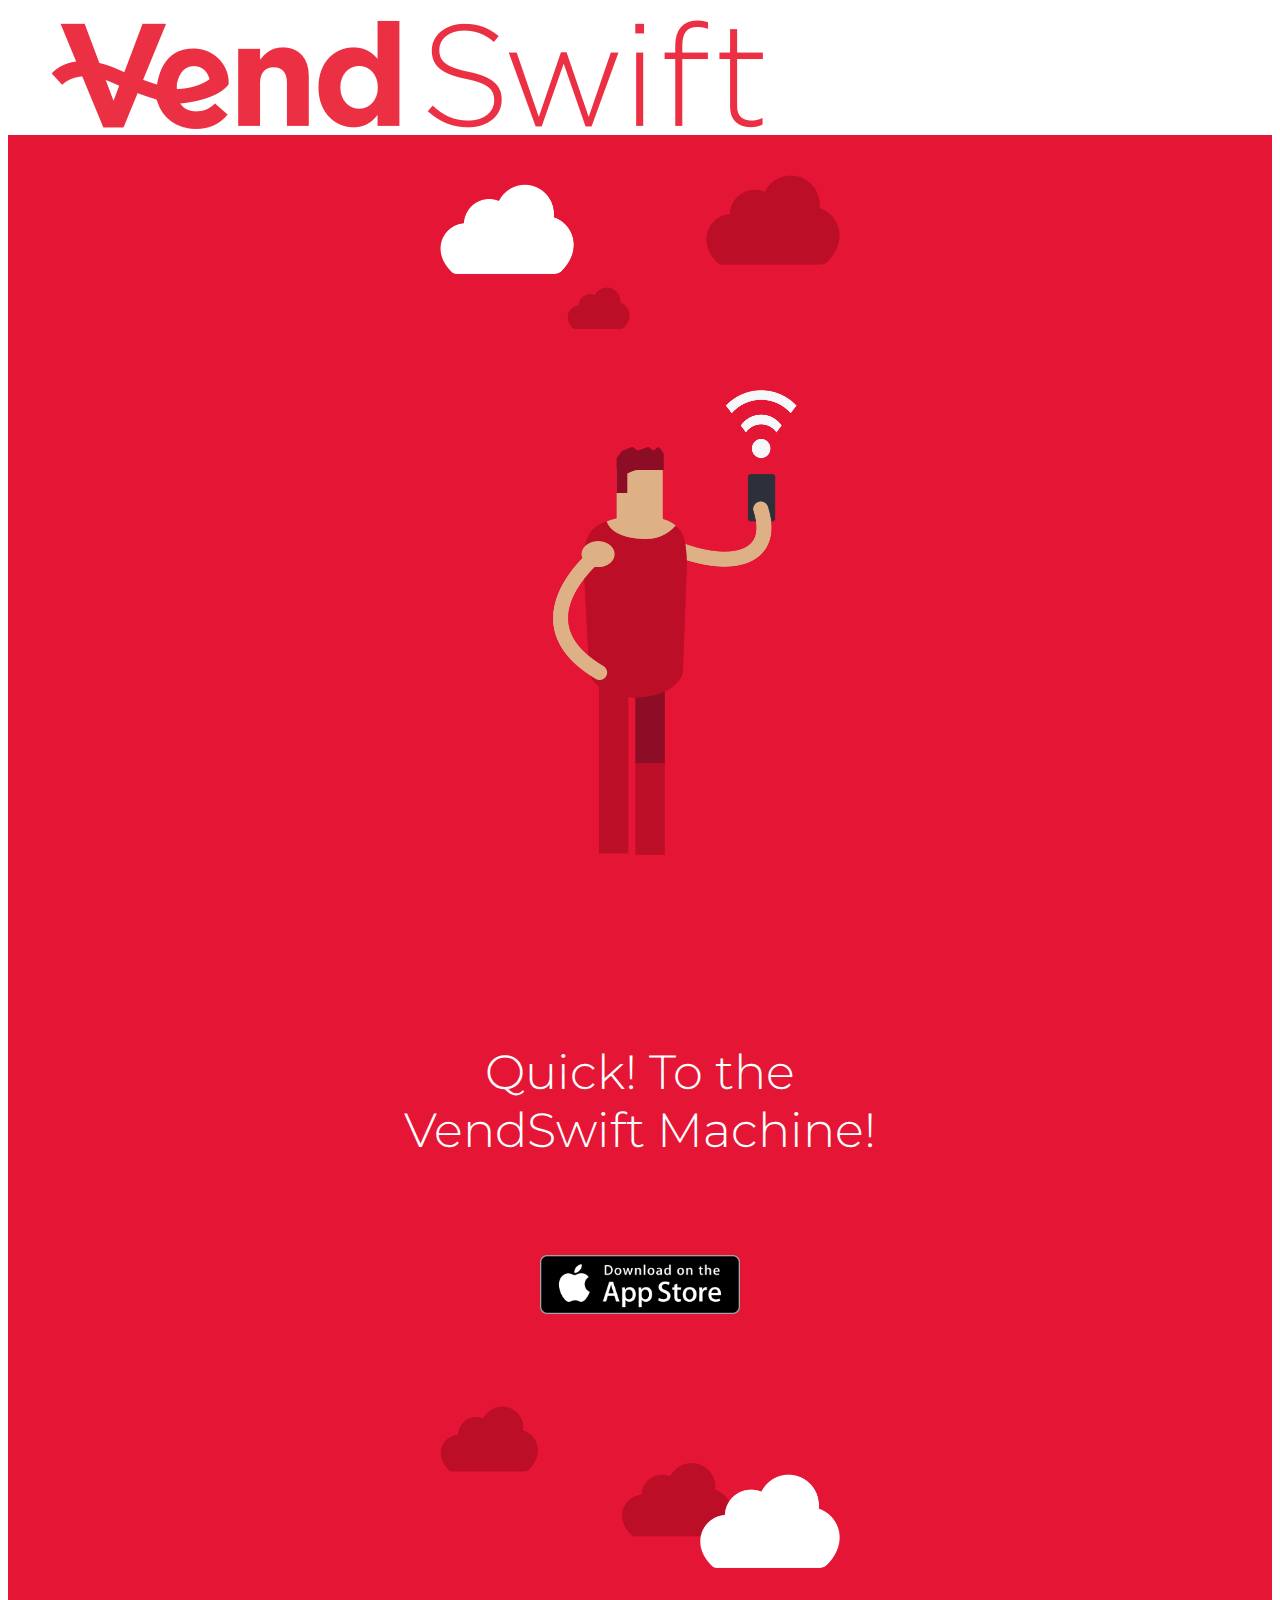
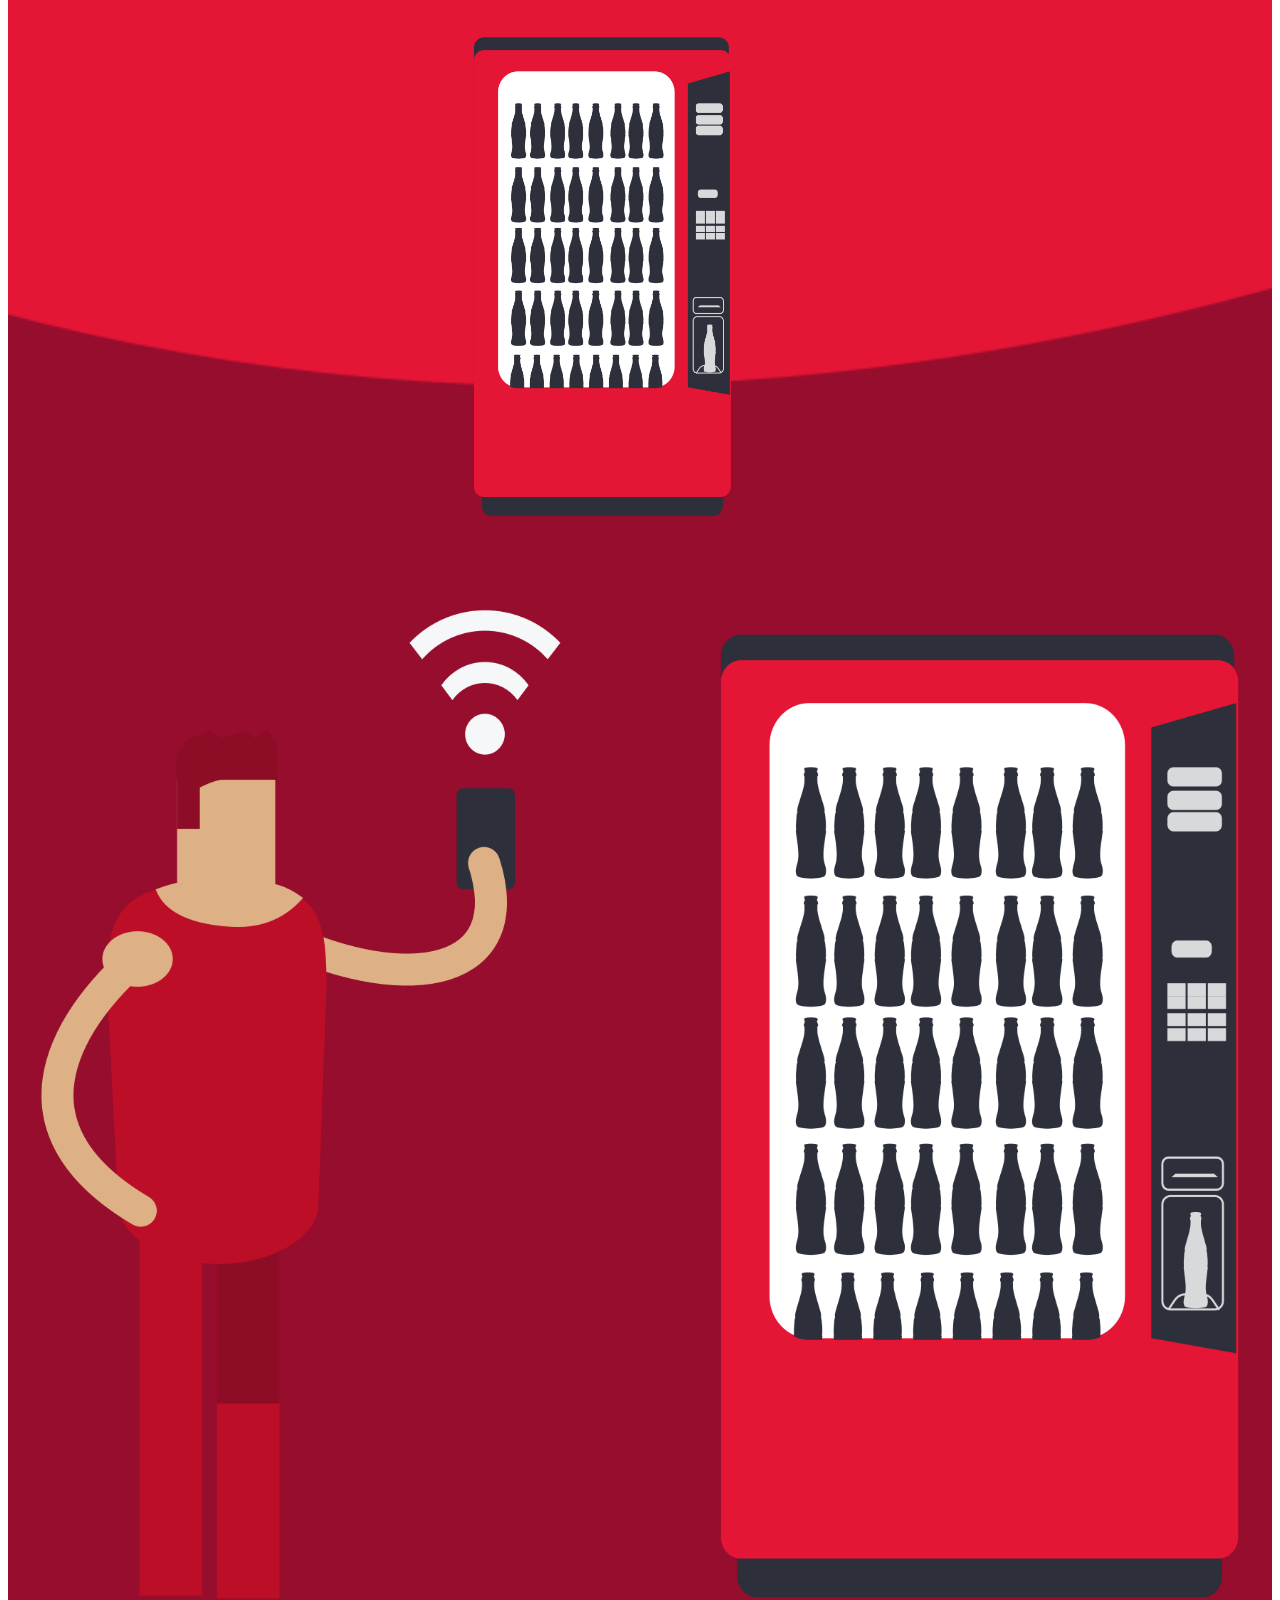
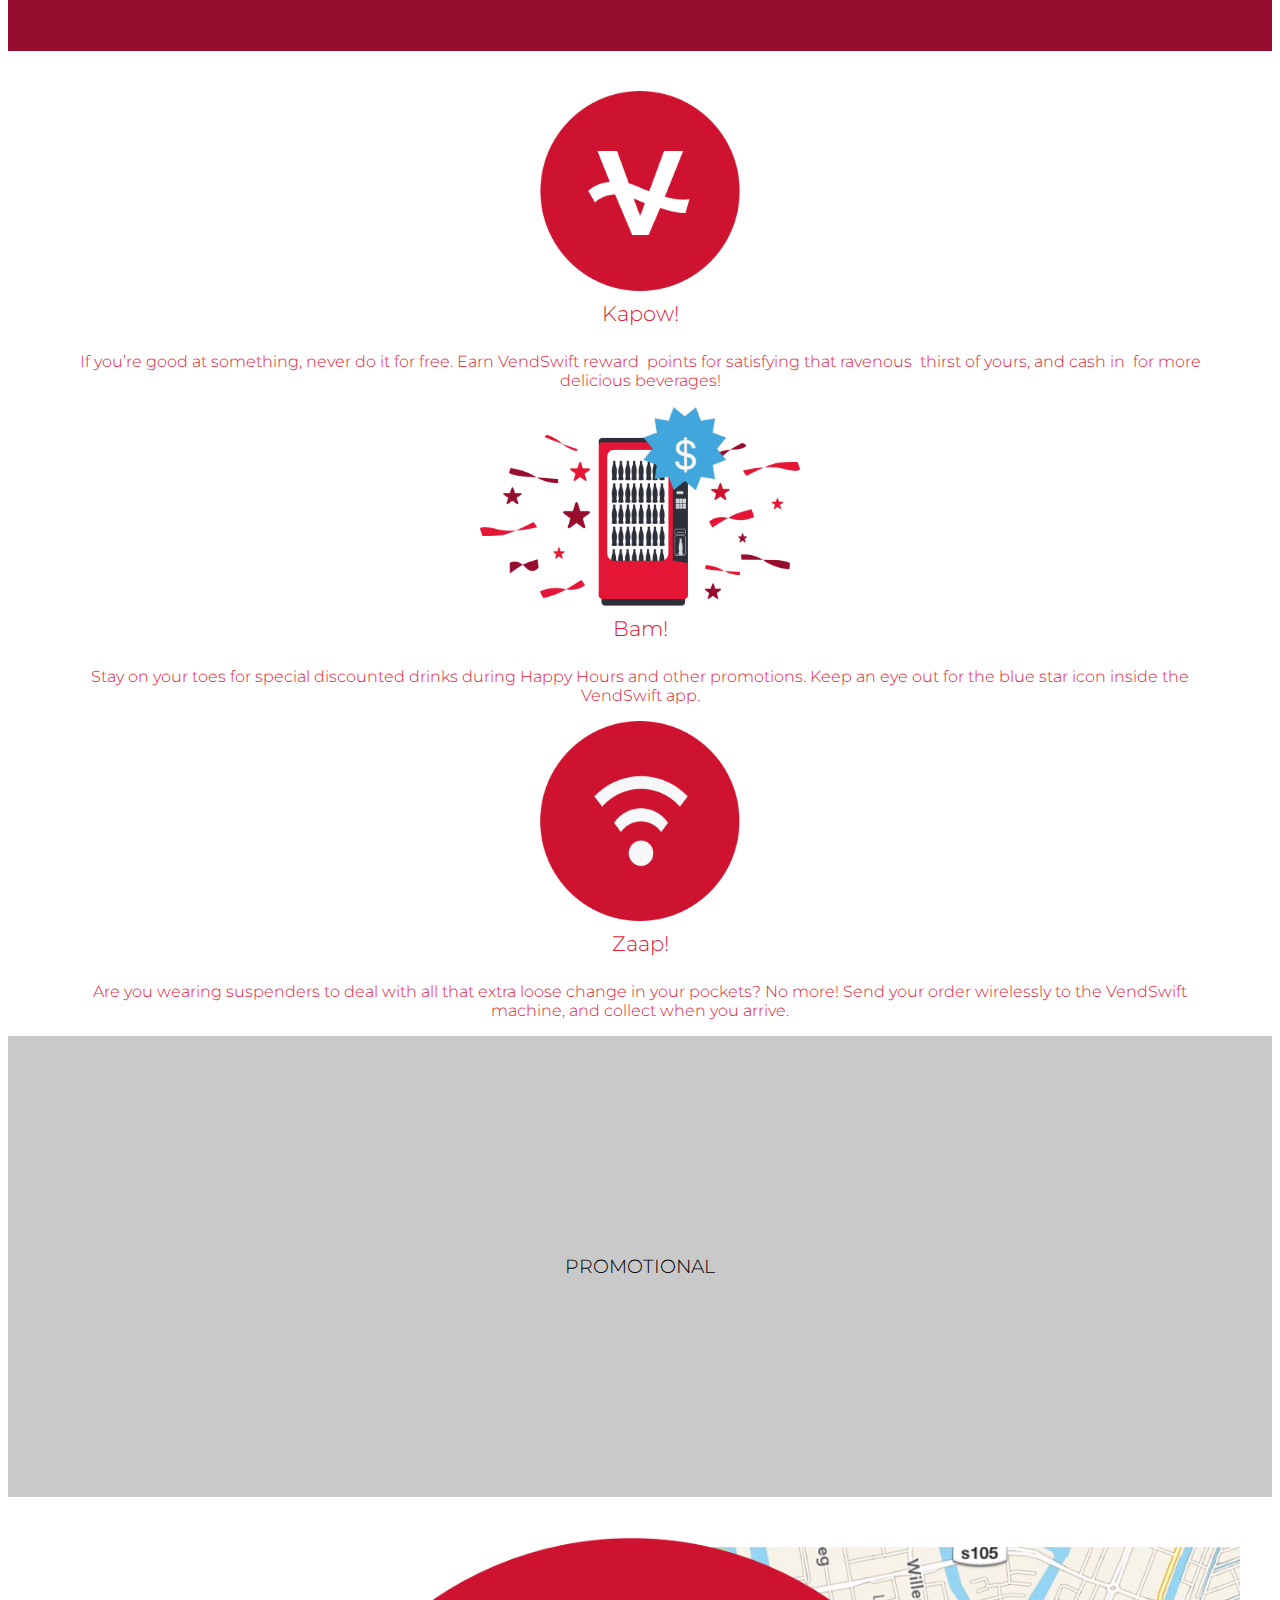
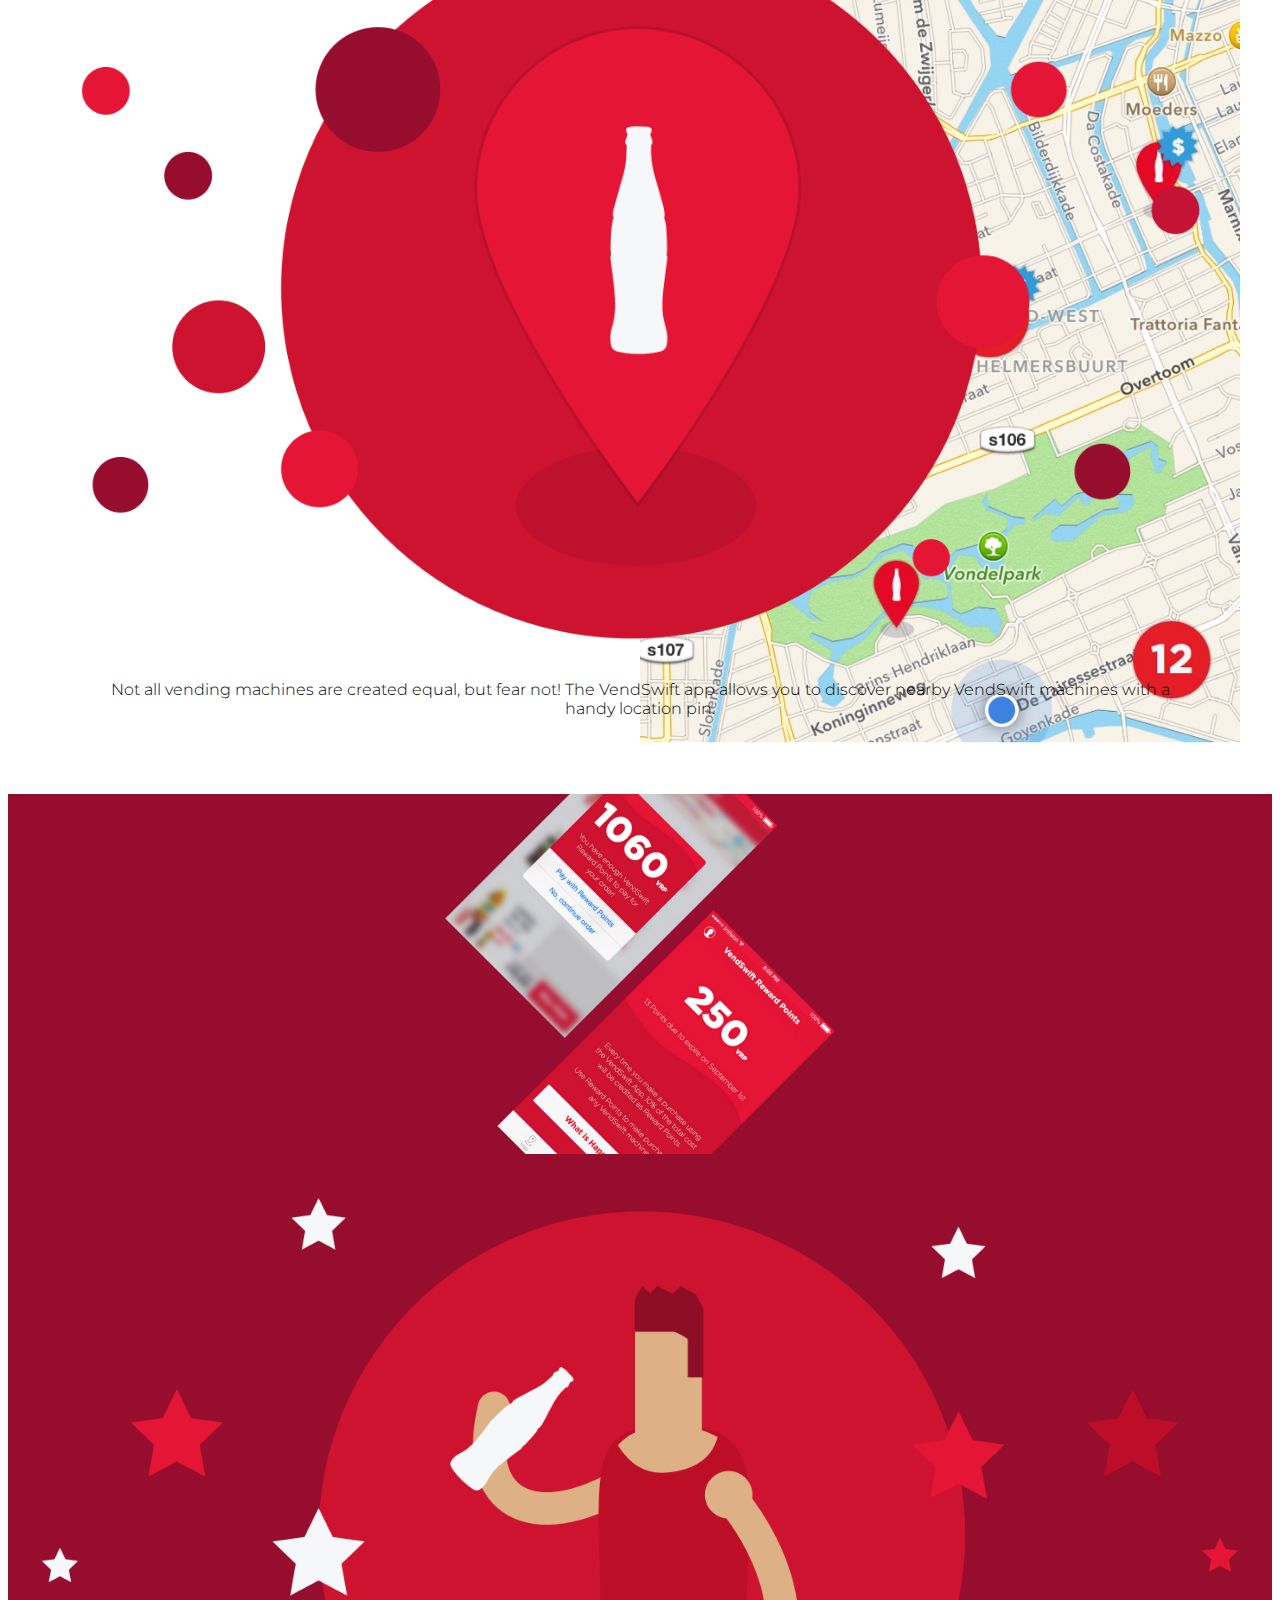
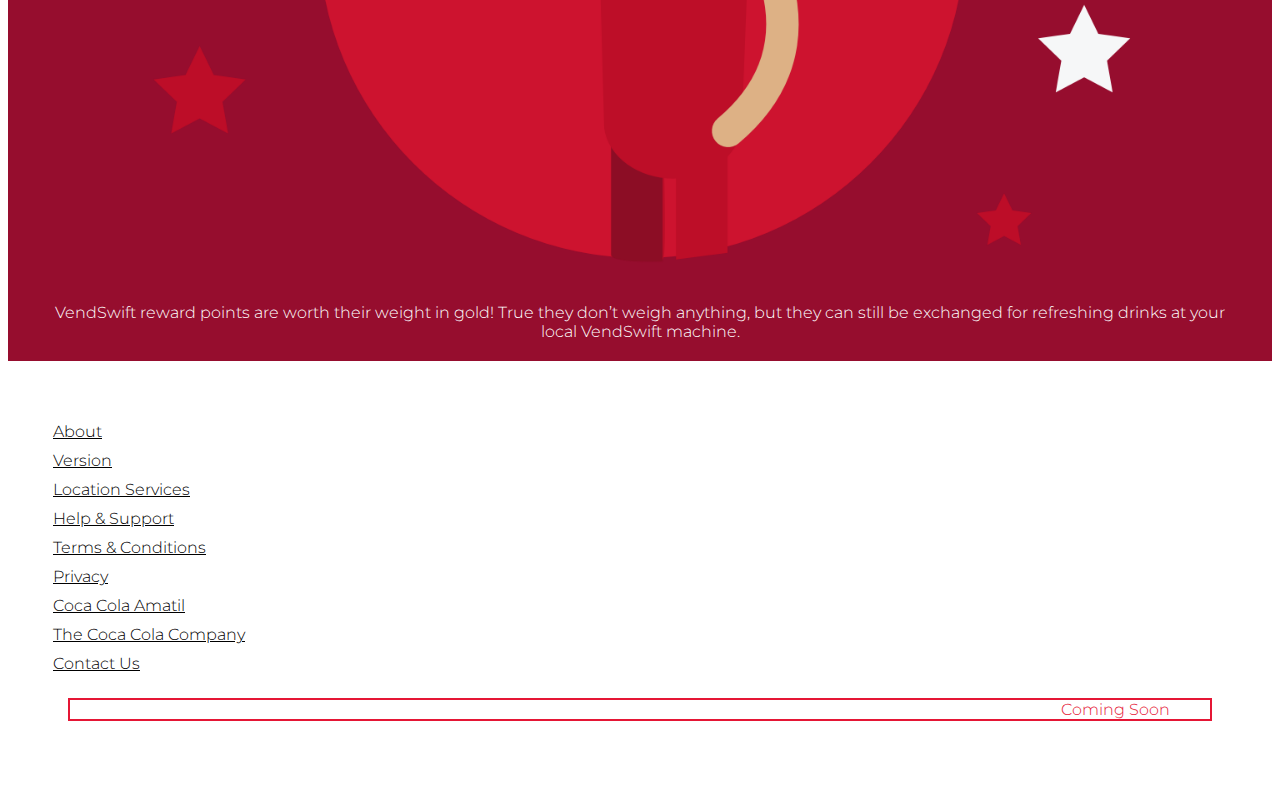
==== commit 9d40bbdc: "smaller assets" ====
--- a/index.html
+++ b/index.html
@@ -146,7 +146,7 @@
       <div class="rewards row">
         <div class="constrain-width">
           <div class="col-xs-12 col-sm-6 rewards_left">
-            <img src="images/rewards_left.png" />
+            <img src="images/rewards_left.jpg" />
           </div>
 
           <div class="col-xs-12 col-sm-6 rewards_right">
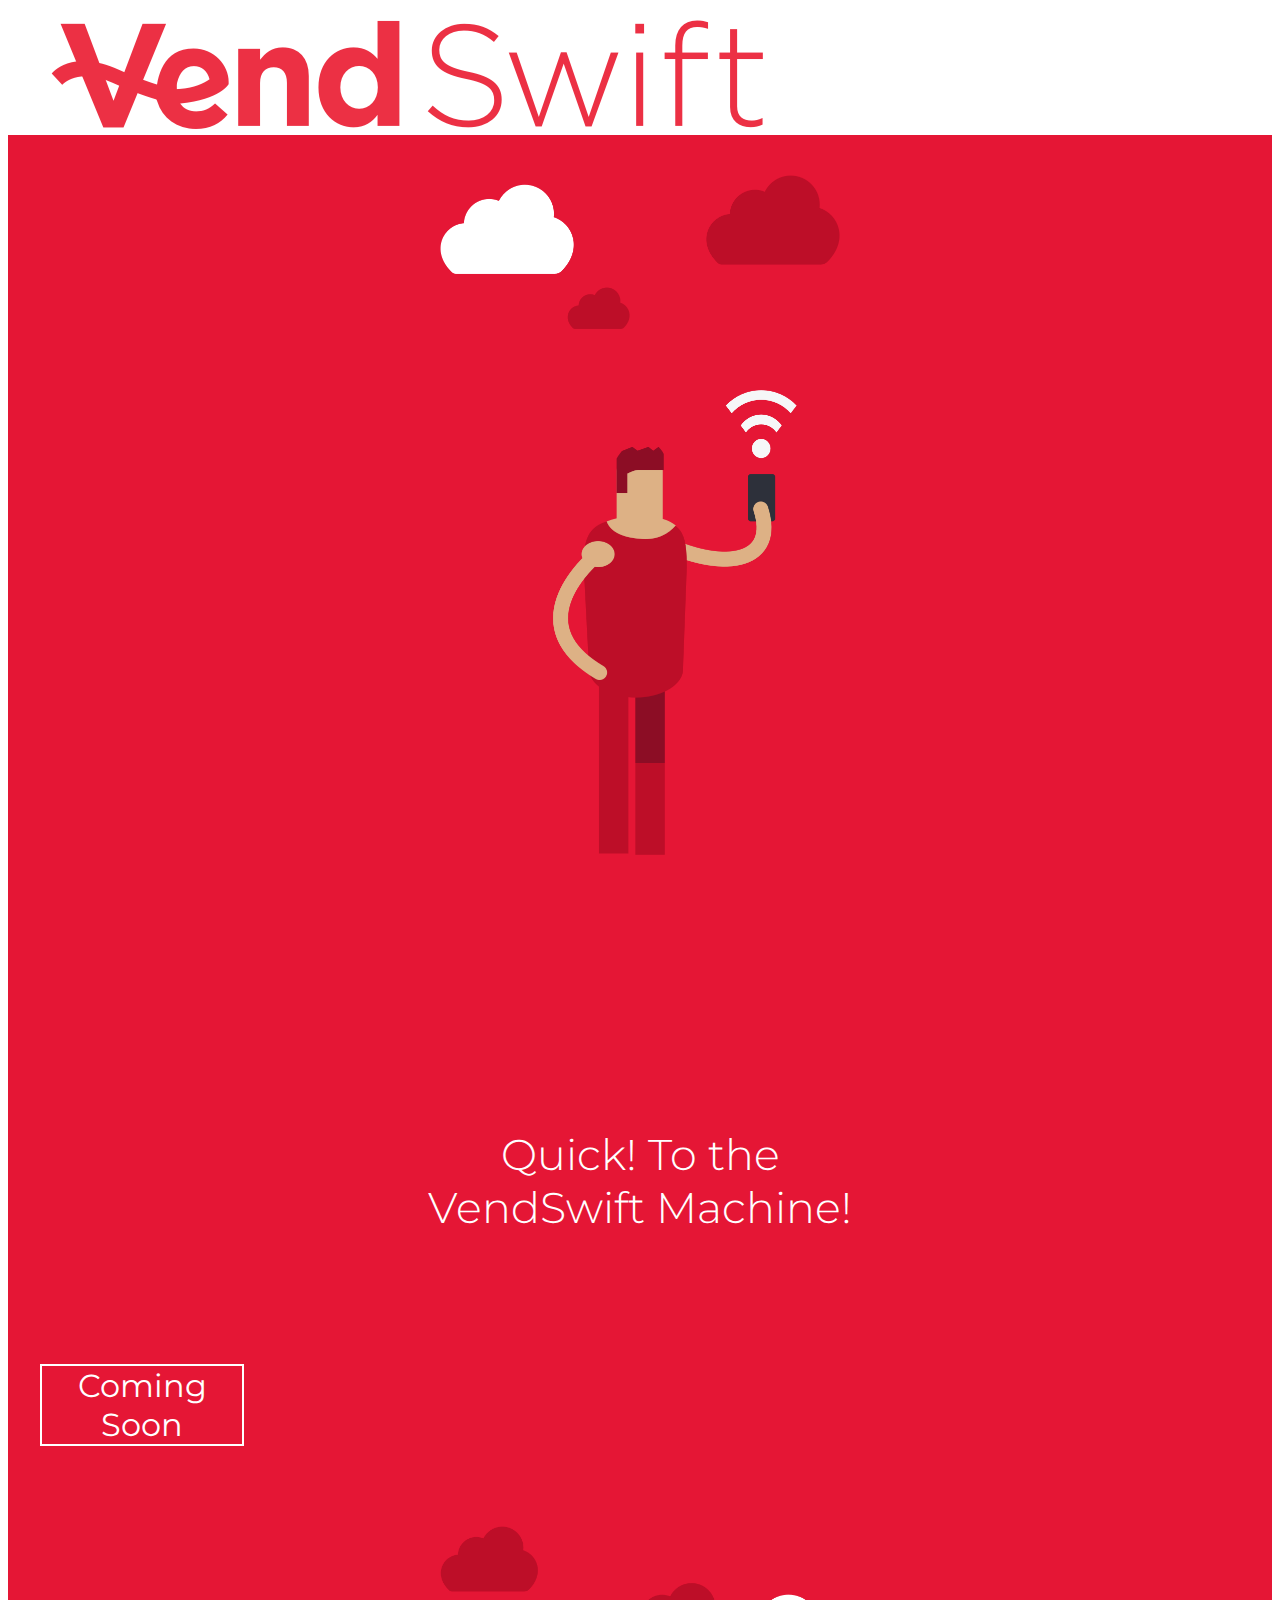
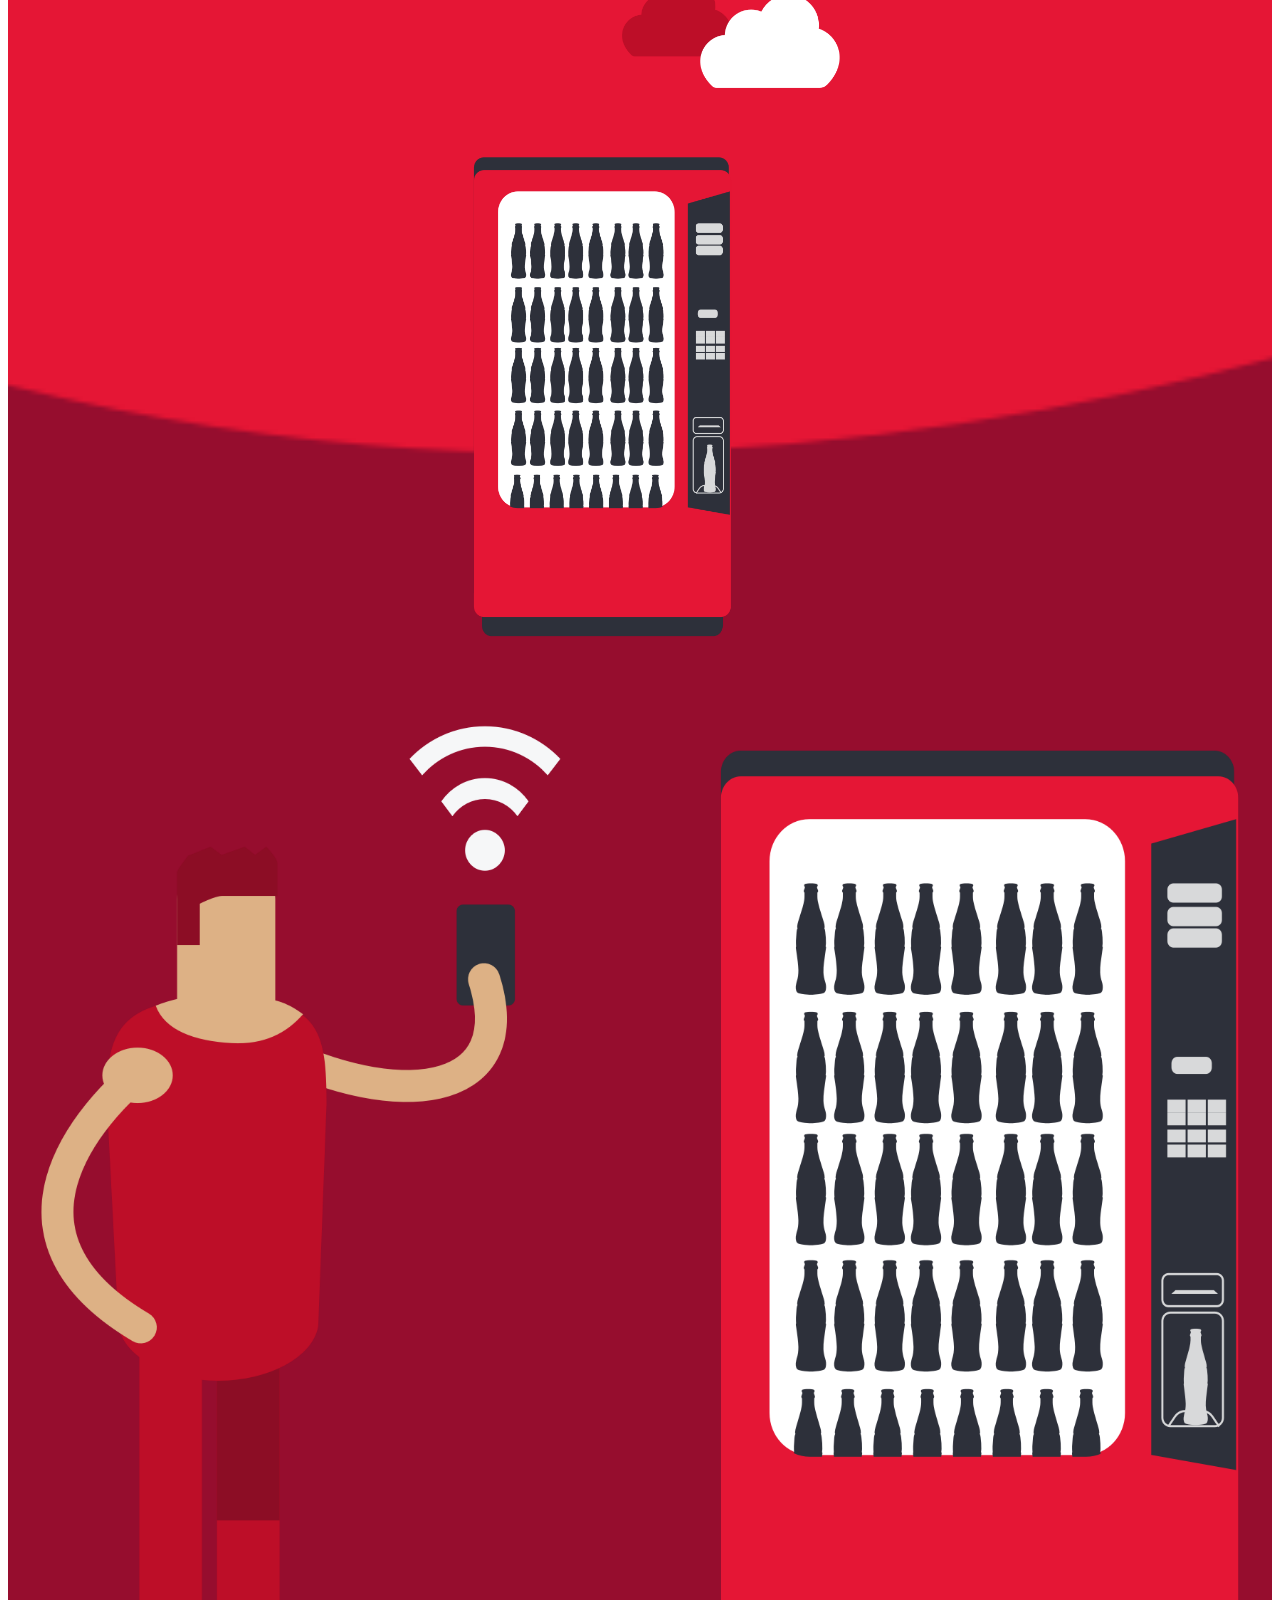
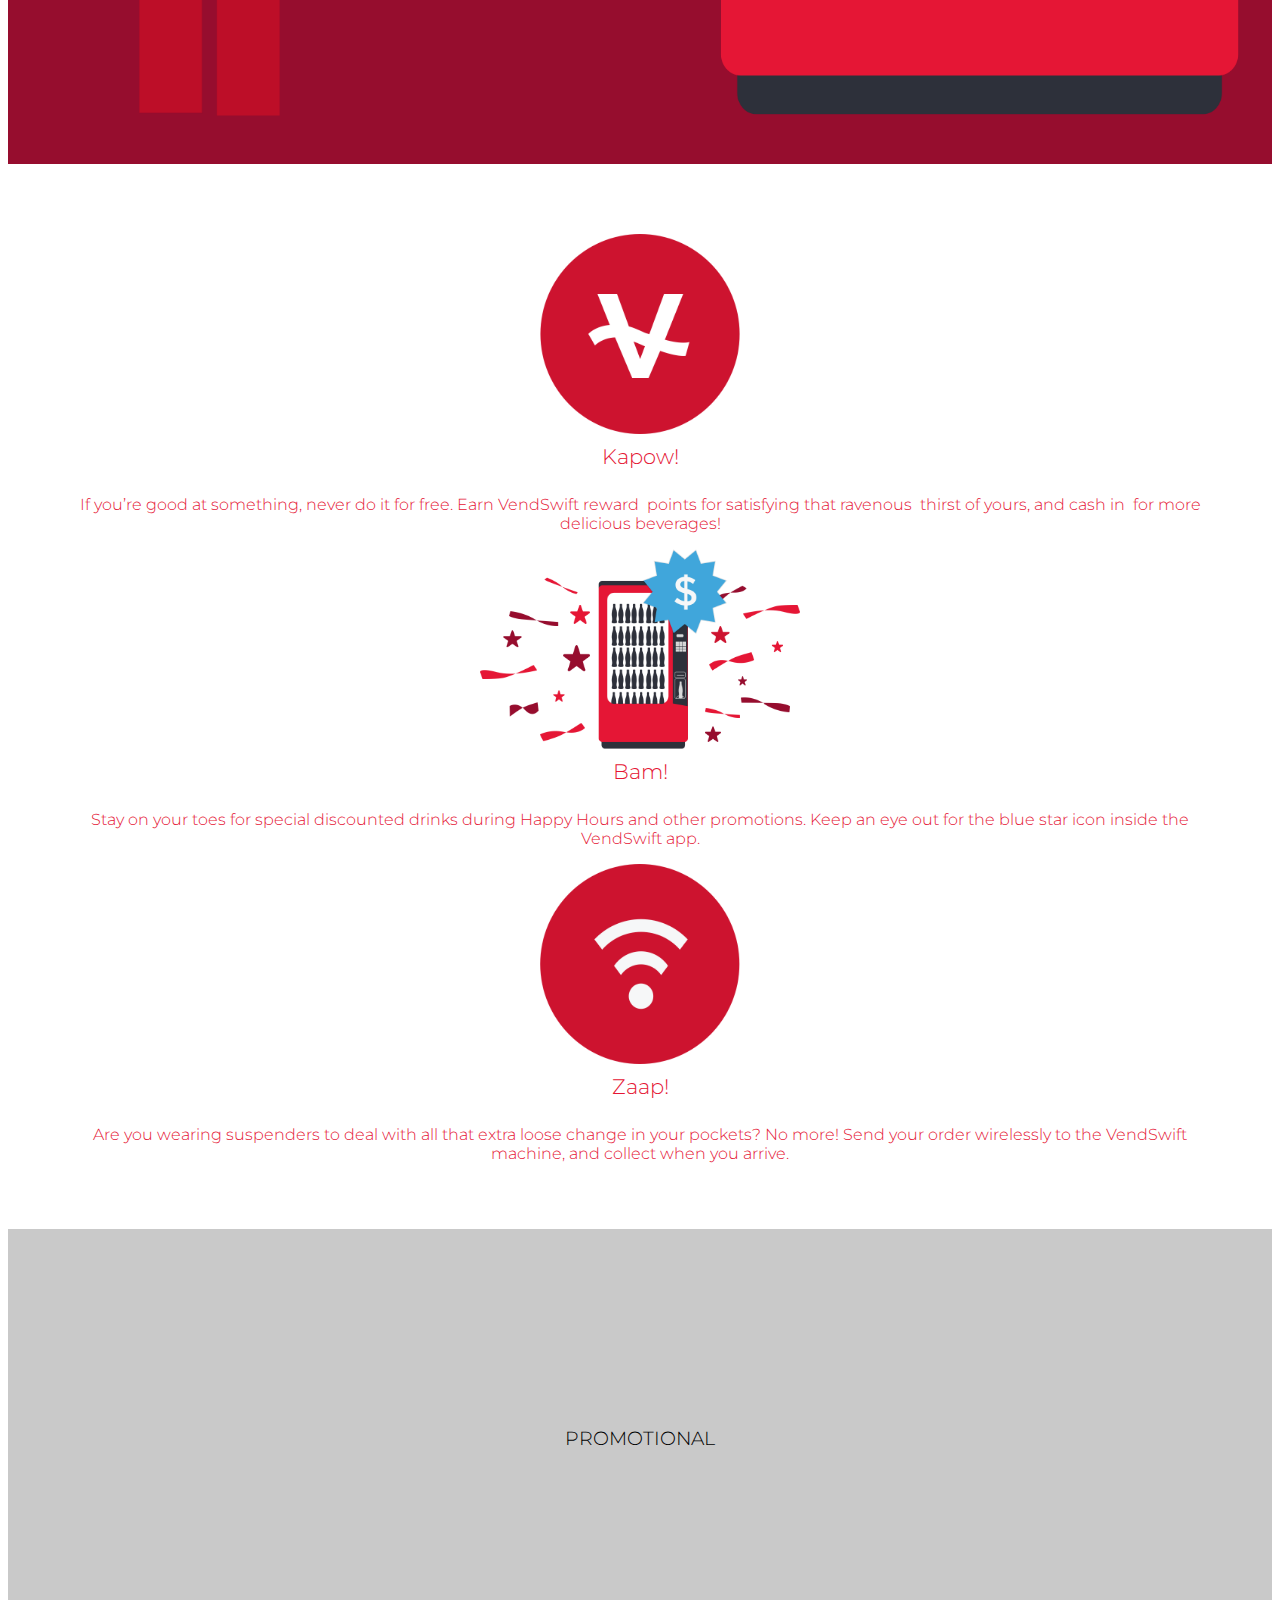
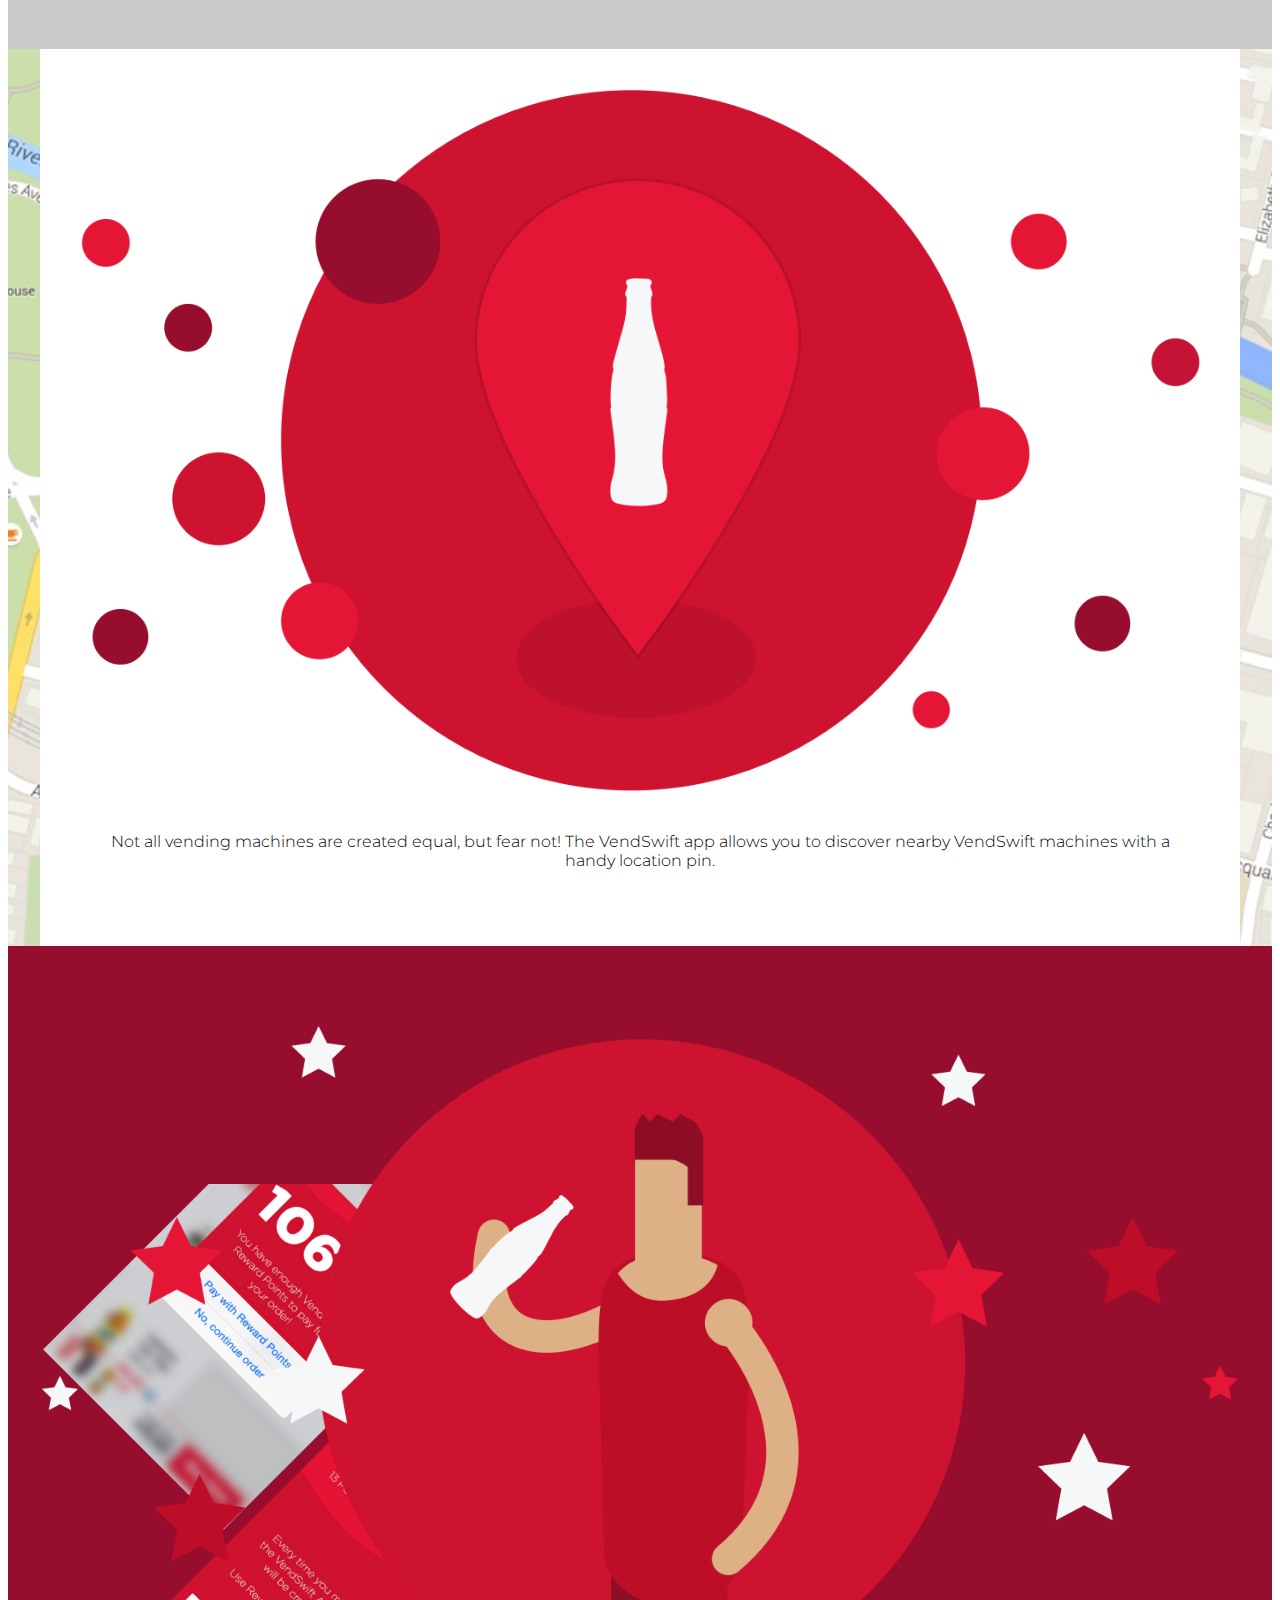
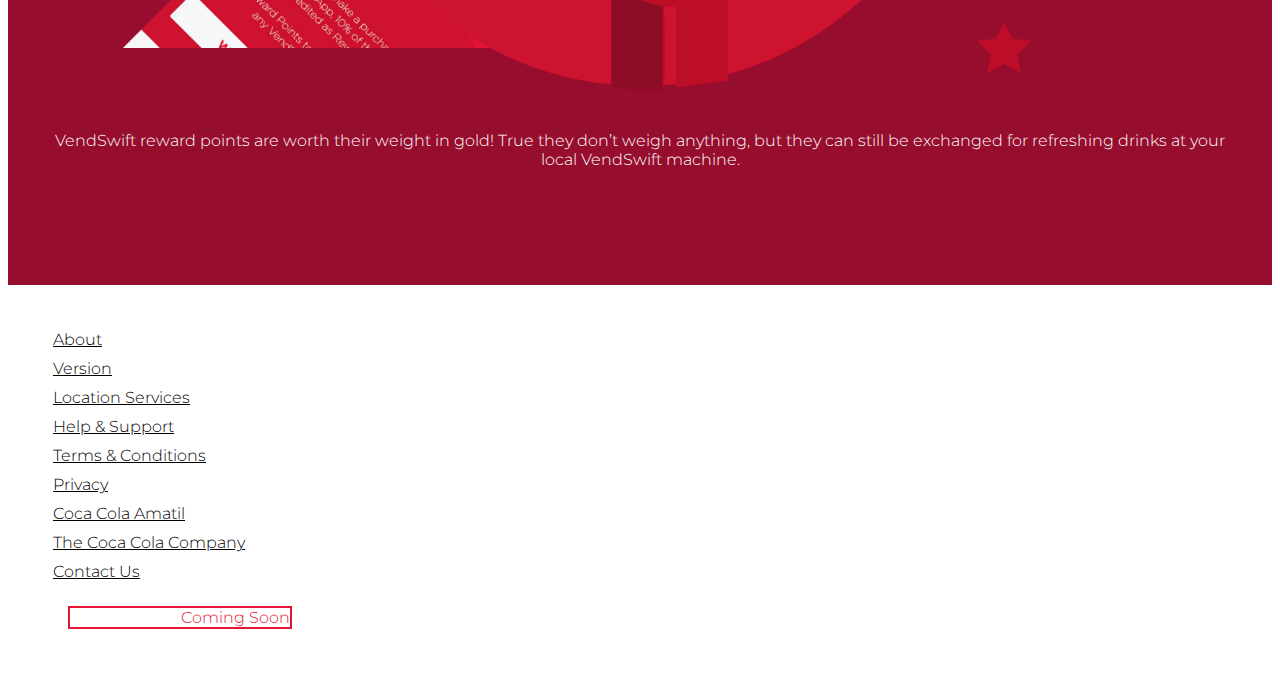
==== commit ff375c53: "styles done" ====
--- a/index.html
+++ b/index.html
@@ -15,7 +15,7 @@
     <!-- Bootstrap core CSS -->
     <link rel="stylesheet" href="https://maxcdn.bootstrapcdn.com/bootstrap/3.3.5/css/bootstrap.min.css" integrity="sha512-dTfge/zgoMYpP7QbHy4gWMEGsbsdZeCXz7irItjcC3sPUFtf0kuFbDz/ixG7ArTxmDjLXDmezHubeNikyKGVyQ==" crossorigin="anonymous">
 
-    <!-- Custom styles for VendSwift -->
+    <!-- Custom styles for VendSwift --> 
     <link href="assets/style.css" rel="stylesheet">
 
     <!-- Iconography -->
@@ -62,9 +62,12 @@
           </div>
           <div class="col col-sm-6 col-xs-12">
             <p class="cta">Quick! To the <br /> VendSwift Machine!</p>
-            <a href="#">
+            <div class="btn btn-primary btn-hero btn-lg ">
+              Coming Soon
+            </div>
+            <!-- <a href="#">
               <img src="images/download_app_store.png" class="download-app-store" alt="Download on the App Store" />
-            </a>
+            </a> -->
           </div>
           <div class="col col-sm-3 hidden-xs">
             <img src="images/hero_right.png" />
@@ -76,7 +79,7 @@
       </div>
 
       <!-- Widgets: Kapow! Bam! Zaap! -->
-      <div class="widgets row">
+      <section class="widgets row">
         <div class="constrain-width">
           <div class="col-xs-12 col-sm-4">
             <div class="img-wrap img-shrink-wrap">
@@ -115,41 +118,39 @@
             </div>
           </div>
         </div>
-      </div>
+      </section>
 
       <!-- Promotional -->
-      <div class="row promotional text-center">
+      <section class="row promotional text-center">
         <h3>PROMOTIONAL</h3>
-      </div>
+      </section>
     
       <!-- Locations -->
-      <div class="locations row">
-        <div class="constrain-width map row">
-          
-          <div class="col-xs-12 col-sm-6 locations_left">
-            <div class="col-sm-offset-2 col-sm-8 col-xs-12">
-              <img src="images/location_left.png" />
+      <section class="locations">
+        <div class="map row">
+          <div class="constrain-width">
+            <div class="col-xs-12 col-sm-6 locations_left">
+              <div class="col-sm-offset-2 col-sm-8 col-xs-12">
+                <img src="images/location_left.png" />
+              </div>
+
+              <div class="col-xs-12">
+                <p class="pad">
+                  Not all vending machines are created equal, but fear not! The VendSwift app allows you to discover nearby VendSwift machines with a handy location pin.
+                </p>
+              </div>
+
             </div>
-
-            <div class="col-xs-12">
-              <p class="pad">
-                Not all vending machines are created equal, but fear not! The VendSwift app allows you to discover nearby VendSwift machines with a handy location pin.
-              </p>
-            </div>
-
           </div>
 
         </div>
-      </div>
+      </section>
 
       <!-- Rewards -->
-      <div class="rewards row">
+      <section class="rewards row">
         <div class="constrain-width">
-          <div class="col-xs-12 col-sm-6 rewards_left">
-            <img src="images/rewards_left.jpg" />
-          </div>
 
-          <div class="col-xs-12 col-sm-6 rewards_right">
+          <div class="col-xs-12 col-sm-6 col-sm-offset-6 rewards_right">
             <div class="col-xs-offset-2 col-xs-8">
               <img src="images/rewards_right.png" />
             </div>
@@ -163,10 +164,10 @@
         </div>
       </div>
 
-    </div>
+    </section>
 
-    <div class="footer">
-      <footer class="contrain-width">
+    <section class="footer">
+      <footer class="constrain-width">
         <div class="row">
           <div class="col-xs-12 col-sm-3">
             <a href="#">About</a>
@@ -184,13 +185,13 @@
             <a href="#">Contact Us</a>
           </div>
           <div class="col-xs-12 col-sm-3 footer_right">
-            <div class="btn btn-primary btn-lg">
+            <div class="btn btn-primary btn-footer btn-lg">
               Coming Soon
             </div>
           </div>
         </div>
       </footer>
-    </div>
+    </section>
 
   </body>
 </html>
--- a/assets/style.css
+++ b/assets/style.css
@@ -14,6 +14,12 @@
 }
 
 
+@media screen and (min-width: 1469px){
+  .map {
+    height: 420px;
+  }
+}
+
 @media screen and (min-width: 769px){
   p.pad {
     padding: 20px 10px;
@@ -22,7 +28,7 @@
   .map {
     background-image: url('../images/map.jpg');
     background-position: center right;
-    background-size: 50% auto;
+    background-size: auto 100%;
     background-repeat: no-repeat;
     height: 100%;
   }
@@ -41,18 +47,32 @@
   color: #000;
 }
 
-.btn-primary {
+.btn-footer {
   border: 2px #E51635 solid;
-  background-color: #fff;
+  background-color: transparent;
   color: #E51635;
 }
 
-
-.btn-primary:hover, 
-.btn-primary:focus {
-  background-color: #E51635;
+.btn-footer:active,
+.btn-footer:hover, 
+.btn-footer:focus {
+  border: 2px #E51635 solid !important;
+  background-color: transparent !important;
+  color: #E51635 !important;
+}
+
+.btn-hero {
+  border: 2px #fff solid;
+  background-color: transparent;
   color: #fff;
-  border-color: #E51635;
+}
+
+.btn-hero:active,
+.btn-hero:hover, 
+.btn-hero:focus {
+  border: 2px #fff solid !important;
+  background-color: transparent !important;
+  color: #fff !important;
 }
 
 /* ----- Nav ----- */
@@ -69,6 +89,7 @@
 /* ----- Hero ----- */
 
 .hero {
+  position: relative;;
   text-align: center;
   background-image: url('../images/hero_bg.png');
   background-color: #E51635;
@@ -81,19 +102,34 @@
   margin-bottom: 20px;
 }
 
+.hero .cta {
+  white-space: nowrap;
+}
+
 .hero .col-sm-3 img {
   width: 100%;
   max-width: 400px;
   margin: 0 auto;
 }
 
+.hero .btn {
+  background: transparent;
+  border-color: #fff;
+  color: #fff;
+  font-weight: 400;
+}
+
 .hero p {  padding: 0.5em; }
 
 .download-app-store {  max-width: 200px; padding-bottom: 1em; }
 
 @media screen and (min-width: 768px){
+  
+  .hero .cta {
+    padding: 2.7em 0 1.6em;
+  }
+
   .hero {
-    font-size: 3em;
     margin-bottom: 40px;
   }
 
@@ -102,10 +138,31 @@
     padding-bottom: 40px;
   }
 
-  .hero p {  padding: 1em; }
-  .download-app-store {  max-width: 200px; padding: 0; }
-
-}
+  .download-app-store, .btn {  max-width: 200px; bottom: 1em; }
+  
+}
+
+
+@media screen and (min-width: 875px){
+  .hero .cta {
+    font-size: 1.2em;
+    padding: 3em 0 1.6em;
+  }
+}
+
+@media screen and (min-width: 1000px){
+  .hero .cta {
+    font-size: 1.35em;
+    padding: 3.3em 0 2em;
+  }
+}
+ 
+
+@media screen and (min-width: 1300px){
+  .hero .cta {
+    font-size: 1.55em;
+  }
+} 
 
 @media screen and (max-width: 768px){
   .hero .cta {
@@ -119,7 +176,7 @@
 
 
 /* ----- Widgets ----- */
-.widgets {  text-align: center; color: #E51635; }
+.widgets {  text-align: center; color: #E51635; padding: 30px 0 50px; }
 .widgets img { max-height: 200px; }
 .widgets .title { 
   padding: 10px; display: inline-block; 
@@ -141,7 +198,7 @@
 
 /* ----- Promotional ----- */
 .promotional {
-  padding: 200px 20px;
+  padding: 180px 20px;
   background-color: #C9C9C9;
   text-align: center;
 }
@@ -153,6 +210,7 @@
 }
 .locations_left {
   padding: 40px;
+  background: #fff;
 }
 
 
@@ -163,23 +221,53 @@
   background-color: #960D2E;
   color: #fff;
 }
-.rewards_left {
-  background-color: #960D2E;
-}
-.rewards_right {
-  padding-top: 40px;
-}
-
-.rewards_left img {
-  max-height: 360px;
-}
-
+
+@media screen and (min-width: 920px){
+  .rewards_right {
+    padding-top: 35px;
+    padding-bottom: 35px
+  }
+}
+
+
+@media screen and (min-width: 1270px){
+  .rewards_right {
+    padding-top: 80px;
+    padding-bottom: 80px
+  }
+}
+
+@media screen and (min-width: 1509px){
+  .rewards_right {
+    padding-top: 130px;
+    padding-bottom: 130px
+  }
+}
+
+.rewards {
+  background-image: url('../images/rewards_left.png');
+  background-position: 5% center;
+  background-size: 45% auto;
+  background-repeat: no-repeat;
+  height: 100%;
+}
 
 @media screen and (max-width: 769px){
   .rewards {
     background-color: #fff;
     color: #000;
   }
+  .rewards_right {
+    margin-top: 300px;
+    padding-top: 30px;
+    padding-bottom: 30px;
+    background: #fff;
+  }
+  .rewards {
+    background-color: #960D2E;
+    background-size: auto 300px;
+    background-position: top center;
+  }
 }
 
 
@@ -193,8 +281,8 @@
 }
 .footer .btn-primary {
   margin: 20px;
-  padding-left: 40px;
-  padding-right: 40px;
+  width: 100%;
+  max-width: 220px;
 }
 
 .footer_right {
@@ -202,6 +290,28 @@
 }
 
 @media screen and (max-width: 769px){
+  .footer {
+    background: #960D2E;
+  }
+
+  
+  .btn-footer {
+    border: 2px #fff solid;
+    background-color: transparent;
+    color: #fff;
+  }
+
+  .btn-footer:active,
+  .btn-footer:hover, 
+  .btn-footer:focus {
+    border: 2px #fff solid !important;
+    background-color: transparent !important;
+    color: #fff !important;
+  }
+
+  a {
+    color: #fff;
+  }
   
   .footer .col-xs-12 {
     padding: 20px;
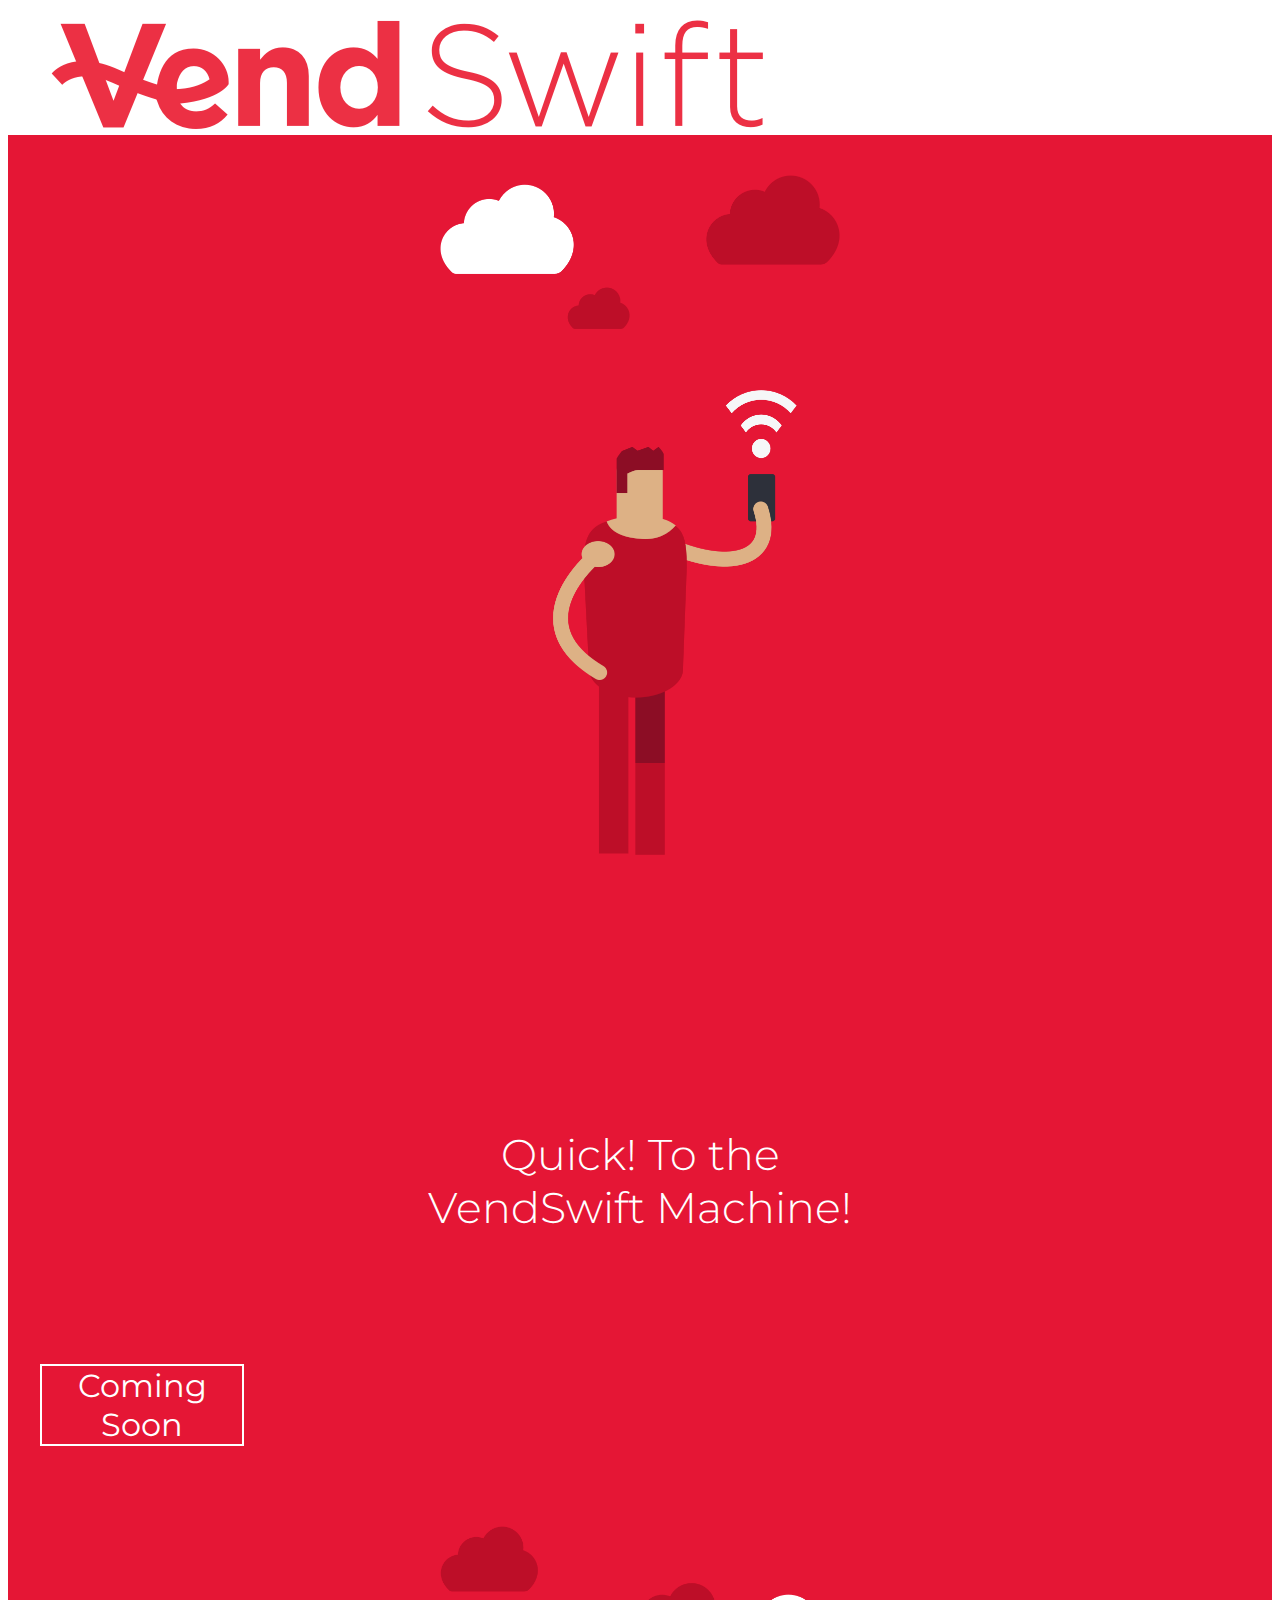
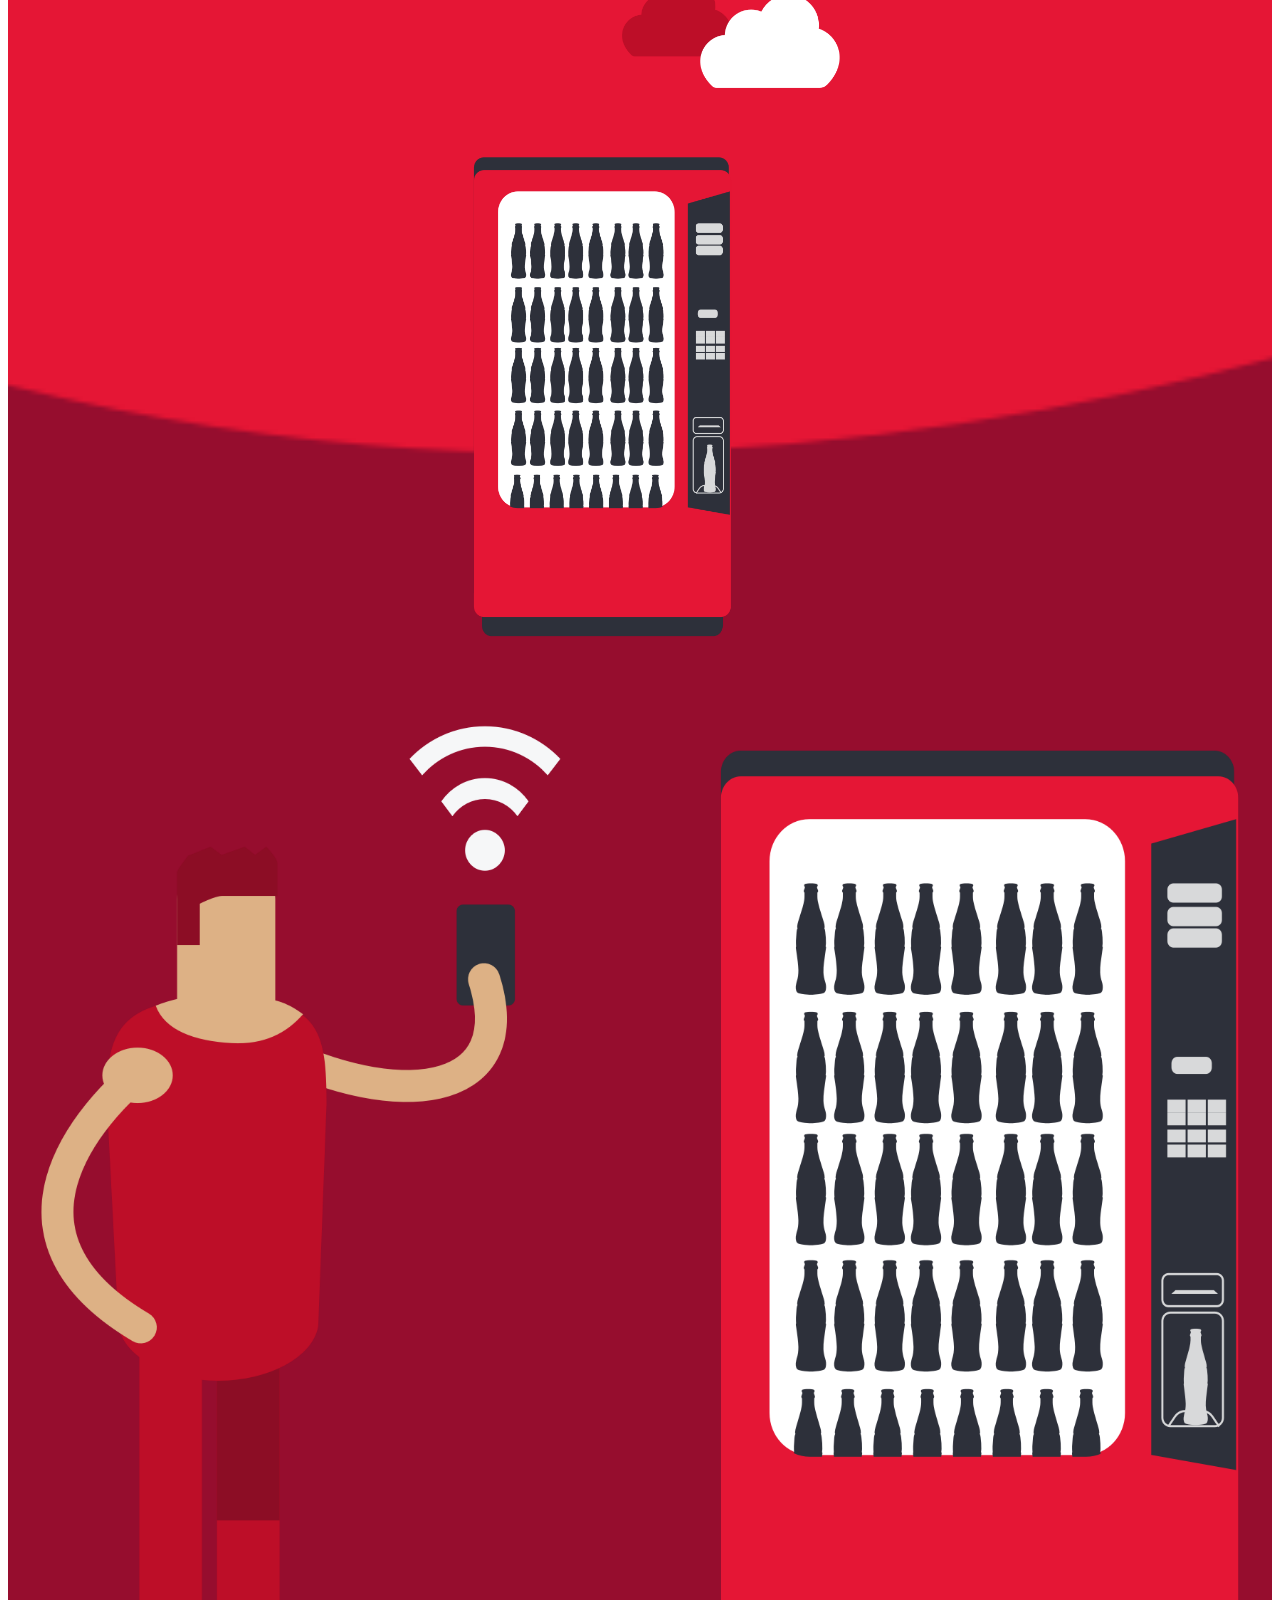
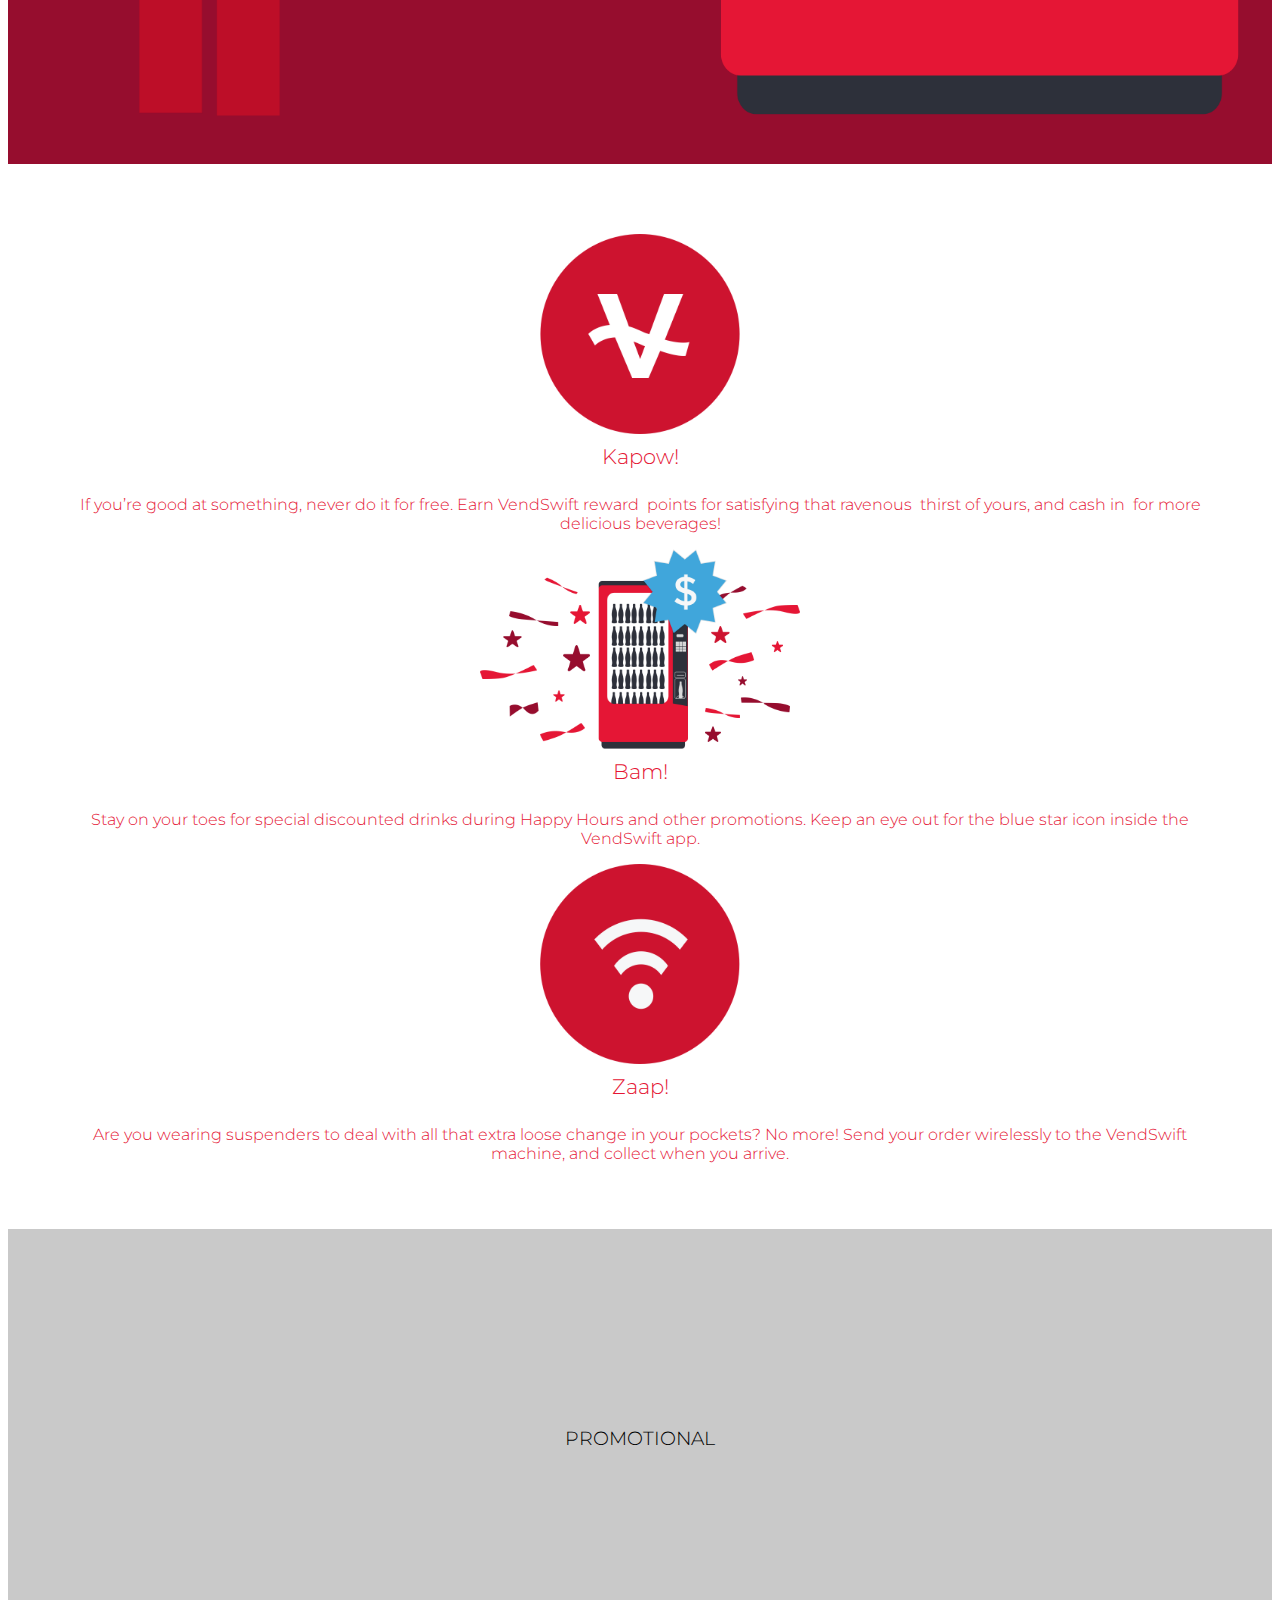
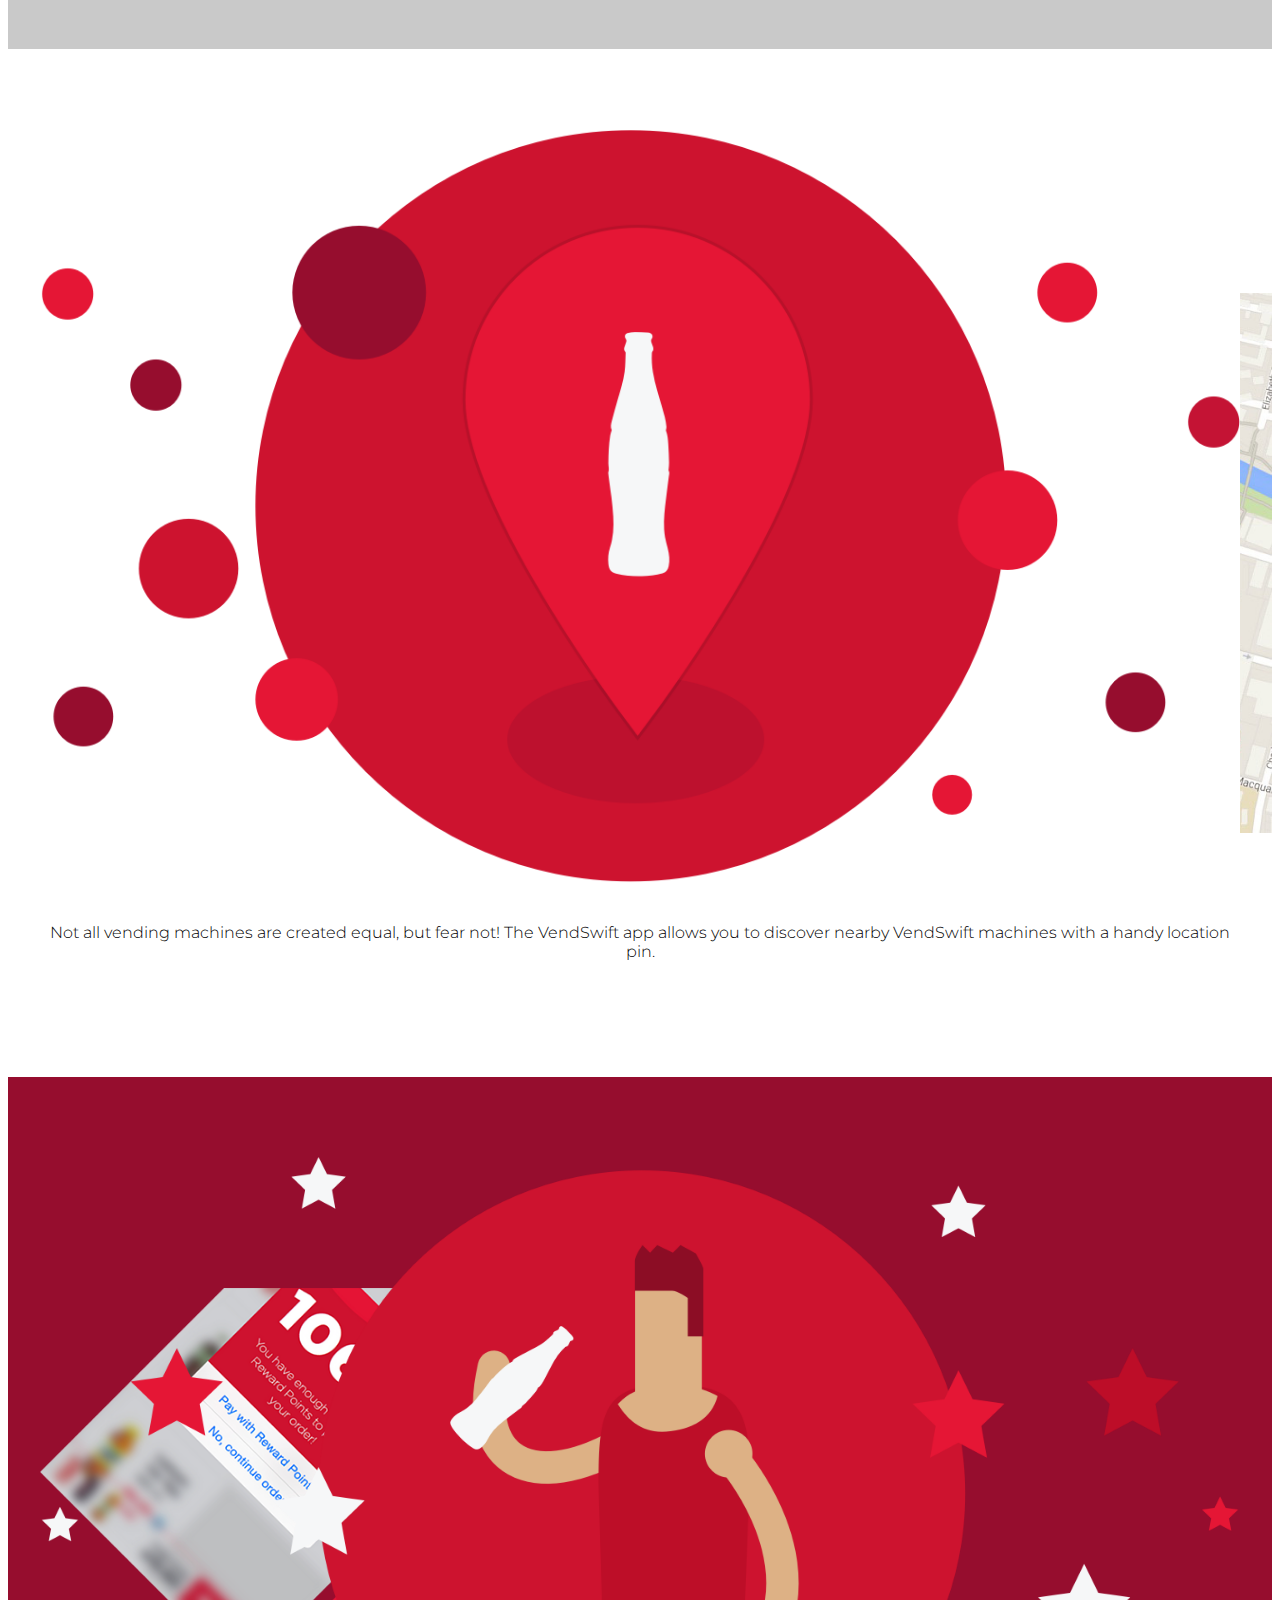
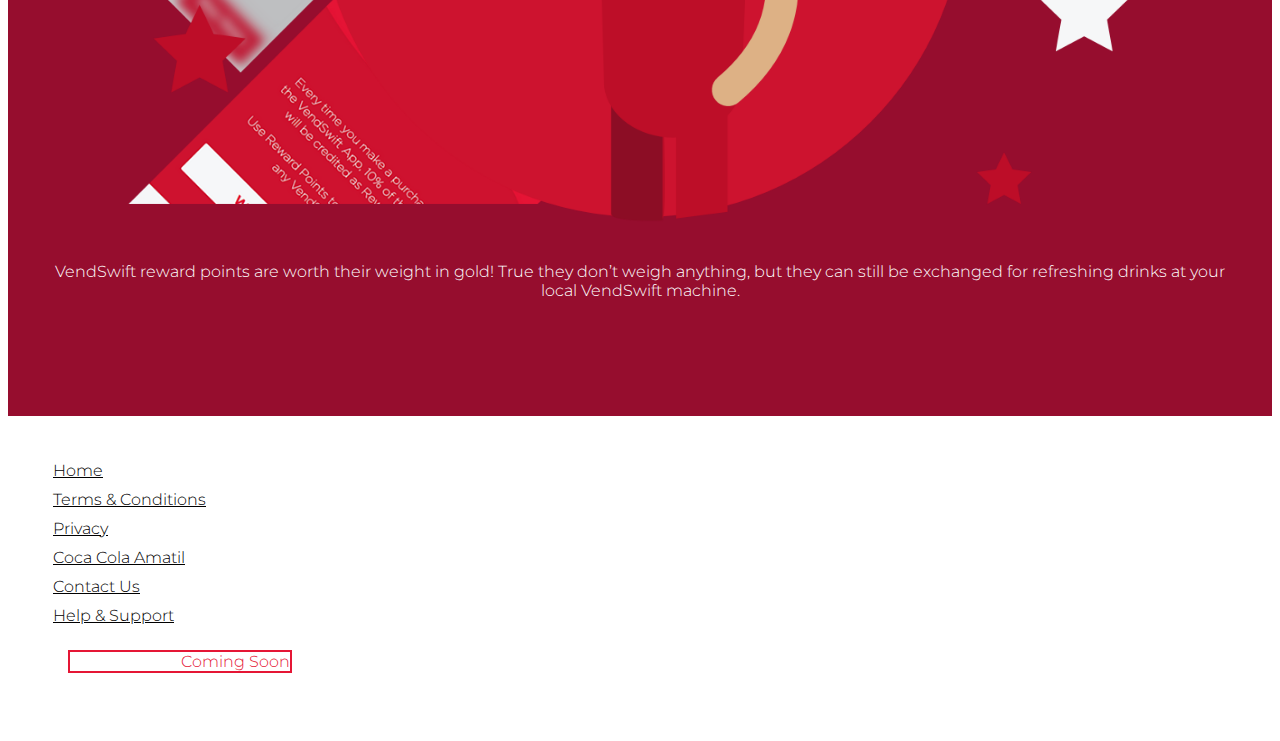
==== commit 9008788c: "fix links" ====
--- a/index.html
+++ b/index.html
@@ -170,21 +170,16 @@
       <footer class="constrain-width">
         <div class="row">
           <div class="col-xs-12 col-sm-3">
-            <a href="#">About</a>
-            <a href="#">Version</a>
-            <a href="#">Location Services</a>
+            <a href="#">Home</a>
+            <a href="terms">Terms & Conditions</a>
+            <a href="http://ccamatil.com/Documents/Privacy%20Policy%20CCA.pdf">Privacy</a>
           </div>
           <div class="col-xs-12 col-sm-3">
-            <a href="#">Help & Support</a>
-            <a href="#">Terms & Conditions</a>
-            <a href="#">Privacy</a>
+            <a href="http://www.ccamatil.com">Coca Cola Amatil</a>
+            <a href="mailto:info@vendswift.com.au">Contact Us</a>
+            <a href="mailto:info@vendswift.com.au">Help & Support</a>
           </div>
-          <div class="col-xs-12 col-sm-3">
-            <a href="#">Coca Cola Amatil</a>
-            <a href="#">The Coca Cola Company</a>
-            <a href="#">Contact Us</a>
-          </div>
-          <div class="col-xs-12 col-sm-3 footer_right">
+          <div class="col-xs-12 col-sm-6 footer_right">
             <div class="btn btn-primary btn-footer btn-lg">
               Coming Soon
             </div>
--- a/assets/style.css
+++ b/assets/style.css
@@ -28,7 +28,7 @@
   .map {
     background-image: url('../images/map.jpg');
     background-position: center right;
-    background-size: auto 100%;
+    background-size: 60% auto;
     background-repeat: no-repeat;
     height: 100%;
   }
@@ -209,10 +209,33 @@
   text-align: center; 
 }
 .locations_left {
-  padding: 40px;
+  padding-top: 35px;
+  padding-bottom: 35px;
   background: #fff;
 }
 
+
+@media screen and (min-width: 920px){
+  .locations_left {
+    padding-top: 60px;
+    padding-bottom: 60px
+  }
+}
+
+
+@media screen and (min-width: 1270px){
+  .locations_left {
+    padding-top: 80px;
+    padding-bottom: 80px
+  }
+}
+
+@media screen and (min-width: 1509px){
+  .locations_left {
+    padding-top: 130px;
+    padding-bottom: 130px
+  }
+}
 
 /* ----- Rewards ----- */
 
@@ -222,6 +245,11 @@
   color: #fff;
 }
 
+.rewards_right {
+  padding-top: 25px;
+  padding-bottom: 25px
+}
+
 @media screen and (min-width: 920px){
   .rewards_right {
     padding-top: 35px;
@@ -247,7 +275,7 @@
 .rewards {
   background-image: url('../images/rewards_left.png');
   background-position: 5% center;
-  background-size: 45% auto;
+  background-size: 50% auto;
   background-repeat: no-repeat;
   height: 100%;
 }
@@ -270,6 +298,12 @@
   }
 }
 
+/* ---- terms ---- */
+
+.terms {
+  text-align: center;
+  padding-bottom: 200px;
+}
 
 /* ---- Footer ---- */
 .footer {
